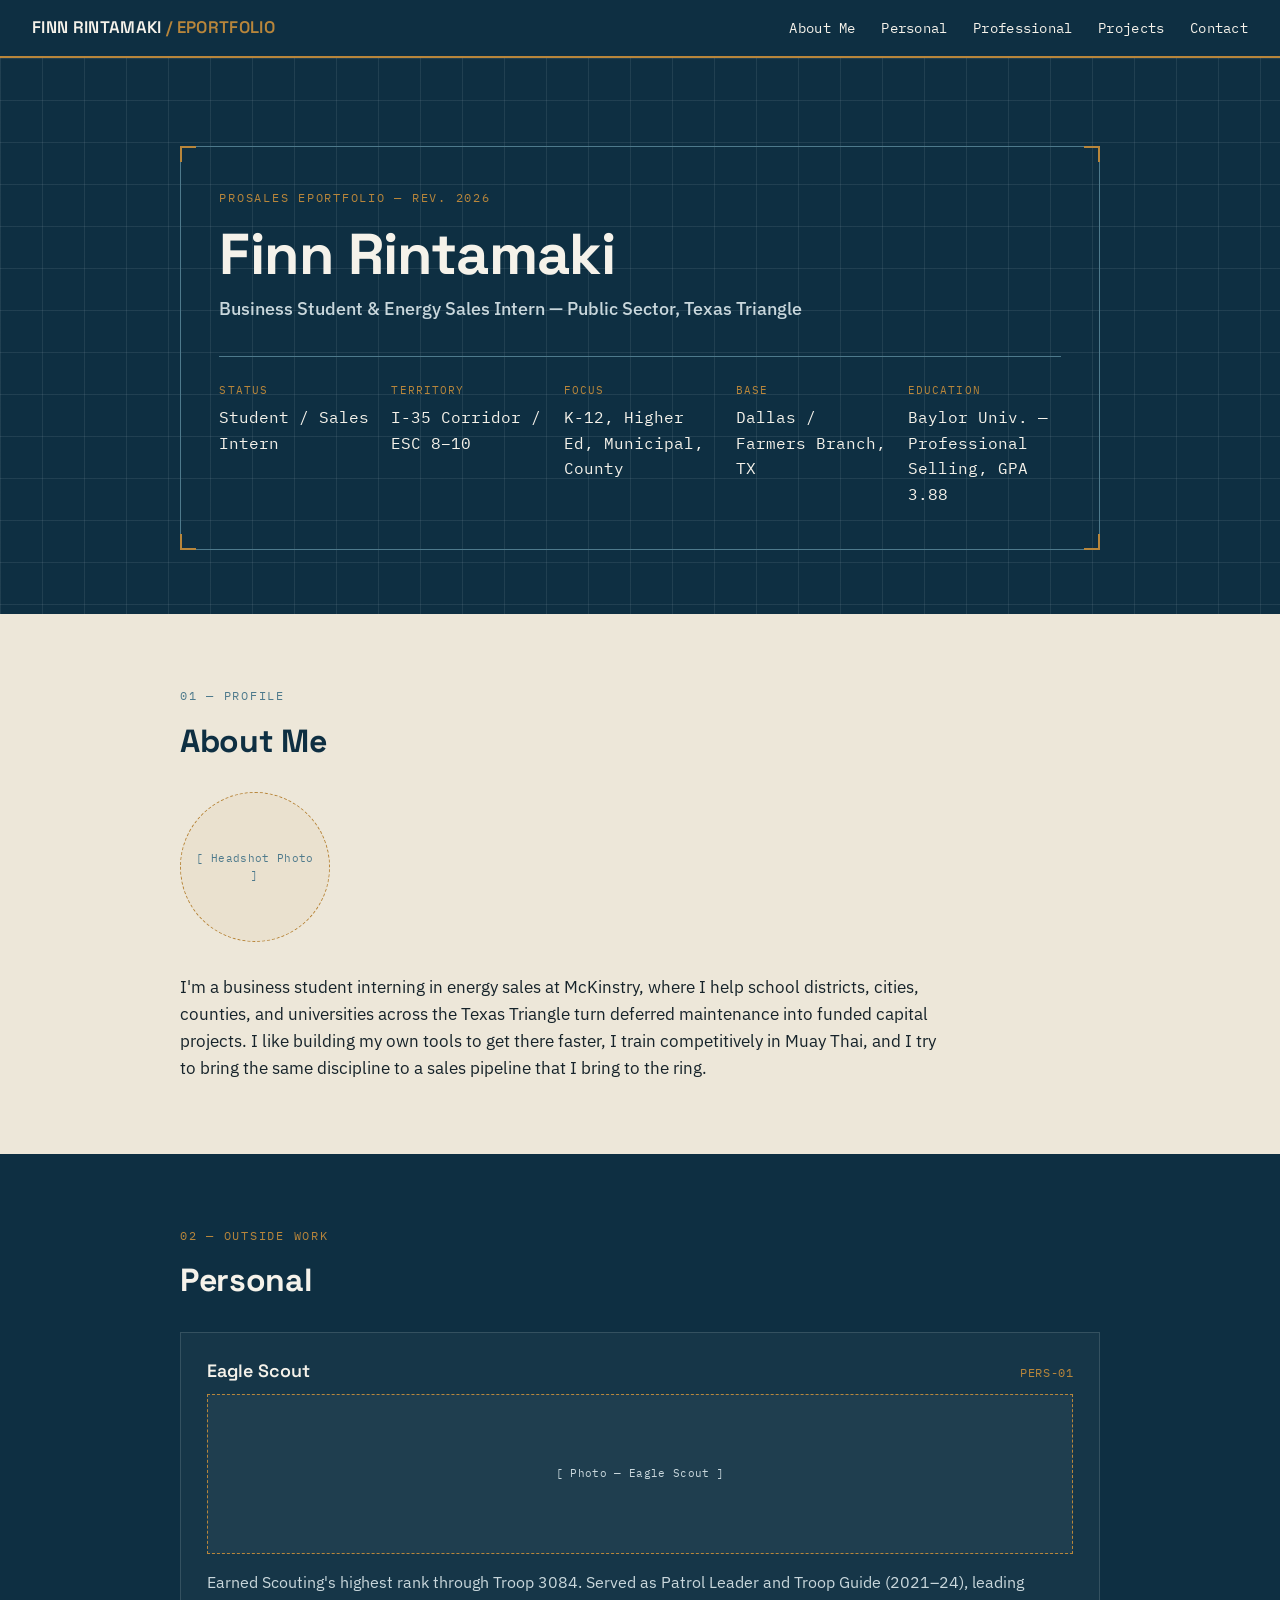
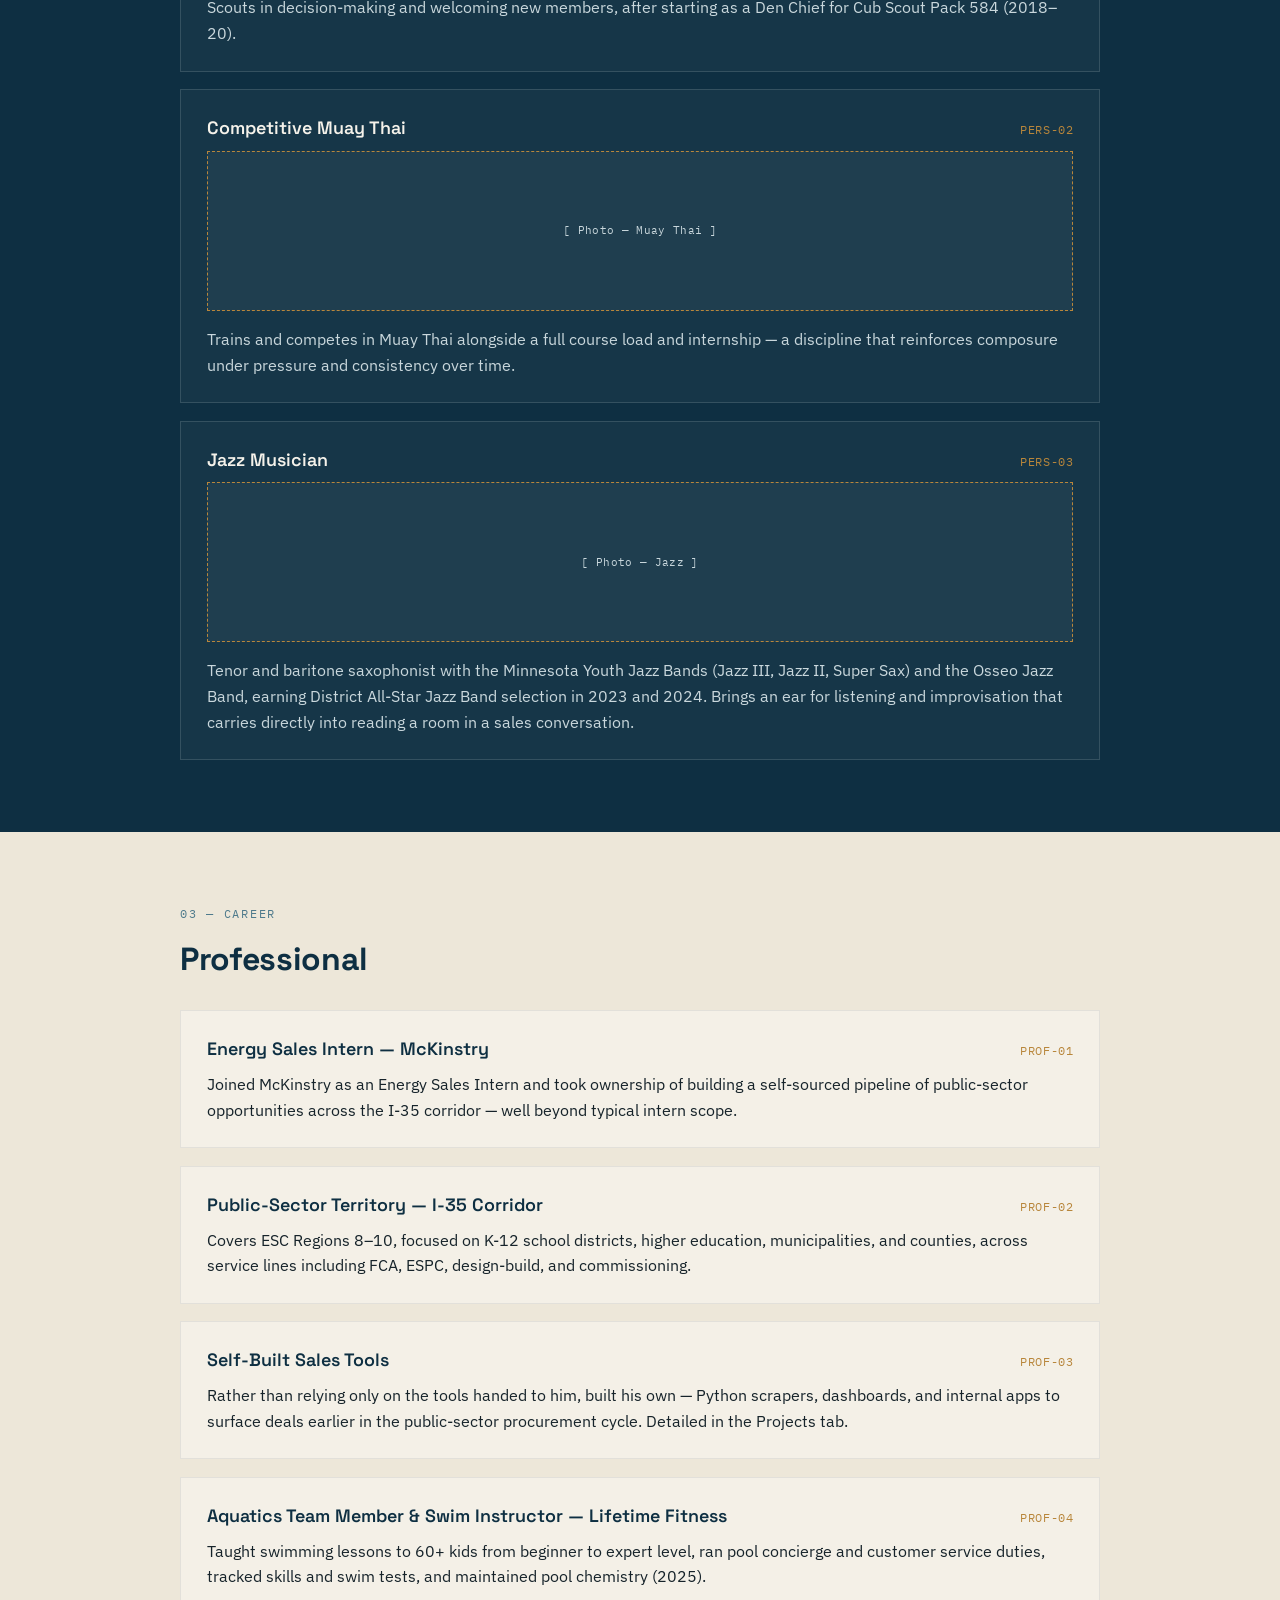
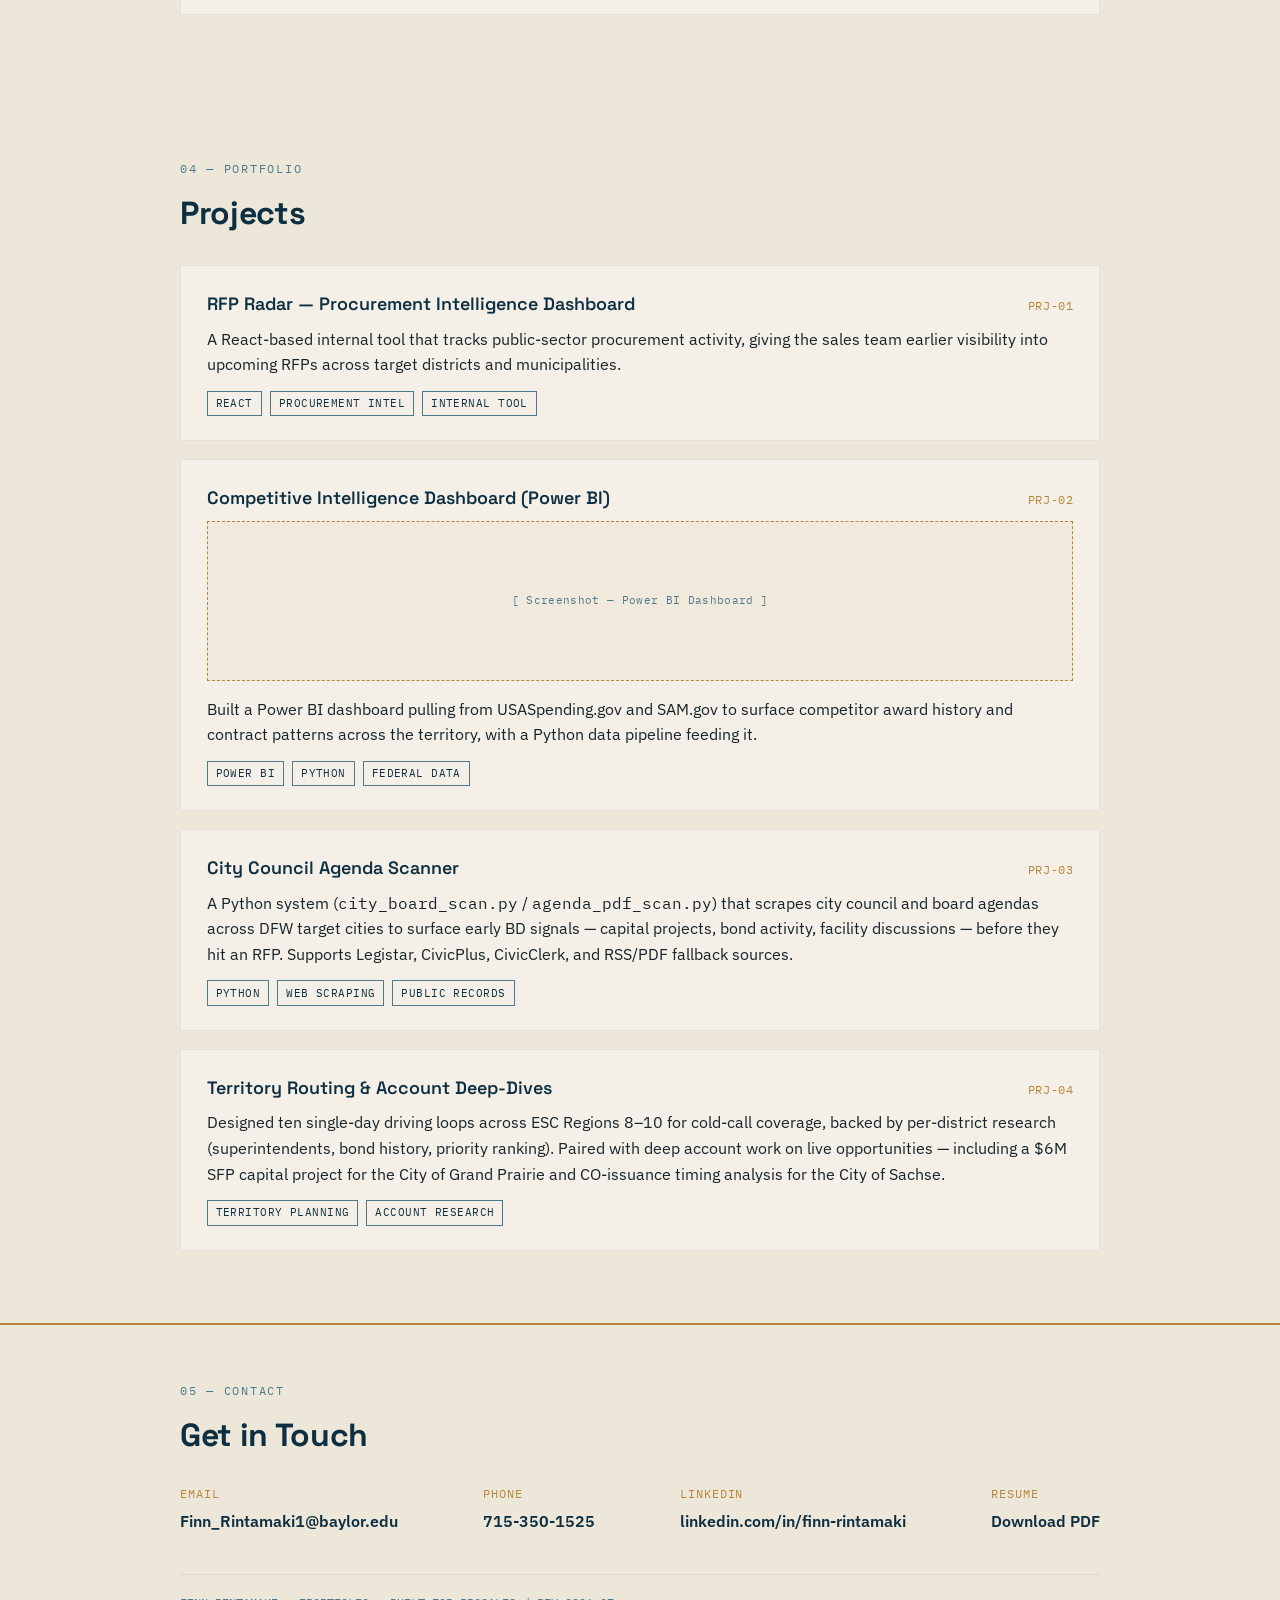
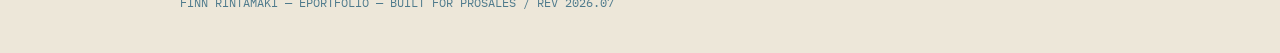
==== index.html @ 150a03e7 "Add files via upload" ====
<!DOCTYPE html>
<html lang="en">
<head>
<meta charset="UTF-8">
<meta name="viewport" content="width=device-width, initial-scale=1.0">
<title>Finn Rintamaki — ePortfolio</title>
<link rel="preconnect" href="https://fonts.googleapis.com">
<link href="https://fonts.googleapis.com/css2?family=Space+Grotesk:wght@400;500;600;700&family=IBM+Plex+Sans:wght@400;500;600&family=IBM+Plex+Mono:wght@400;500&display=swap" rel="stylesheet">
<style>
  :root{
    --ink:#0E2F42;
    --line:#4E7A8C;
    --paper:#EDE7D9;
    --brass:#B8863B;
    --chalk:#F5F2EA;
    --dark-text:#16232A;
    --line-faint: rgba(220,232,236,0.09);
    --paper-line-faint: rgba(14,47,66,0.08);
  }
  *{box-sizing:border-box; margin:0; padding:0;}
  html{scroll-behavior:smooth;}
  body{
    font-family:'IBM Plex Sans', sans-serif;
    background:var(--paper);
    color:var(--dark-text);
    line-height:1.6;
  }
  h1,h2,h3{font-family:'Space Grotesk', sans-serif; font-weight:700; letter-spacing:-0.01em;}
  .mono{font-family:'IBM Plex Mono', monospace;}

  /* ---------- NAV ---------- */
  nav{
    position:sticky; top:0; z-index:100;
    background:var(--ink);
    border-bottom:2px solid var(--brass);
    display:flex; align-items:center; justify-content:space-between;
    padding:0.9rem 2rem;
    flex-wrap:wrap; gap:0.8rem;
  }
  .nav-brand{
    color:var(--chalk); font-family:'Space Grotesk',sans-serif; font-weight:600;
    font-size:1.05rem; letter-spacing:0.02em; text-decoration:none;
  }
  .nav-brand span{color:var(--brass);}
  .nav-links{display:flex; align-items:center; gap:1.6rem; list-style:none; flex-wrap:wrap;}
  .nav-links a{
    color:var(--chalk); text-decoration:none; font-size:0.88rem;
    font-family:'IBM Plex Mono',monospace; letter-spacing:0.02em;
    padding:0.4rem 0; border-bottom:1px solid transparent; transition:border-color .2s, color .2s;
  }
  .nav-links a:hover{border-color:var(--brass); color:var(--brass);}

  /* ---------- HERO / TITLE BLOCK ---------- */
  .hero{
    position:relative; overflow:hidden;
    background:var(--ink); color:var(--chalk);
    padding:5.5rem 2rem 4rem;
    background-image:
      linear-gradient(var(--line-faint) 1px, transparent 1px),
      linear-gradient(90deg, var(--line-faint) 1px, transparent 1px);
    background-size: 42px 42px;
  }
  .hero-frame{
    max-width:920px; margin:0 auto; position:relative;
    border:1px solid var(--line); padding:2.6rem 2.4rem;
  }
  .corner{position:absolute; width:16px; height:16px; border-color:var(--brass);}
  .corner.tl{top:-1px; left:-1px; border-top:2px solid var(--brass); border-left:2px solid var(--brass);}
  .corner.tr{top:-1px; right:-1px; border-top:2px solid var(--brass); border-right:2px solid var(--brass);}
  .corner.bl{bottom:-1px; left:-1px; border-bottom:2px solid var(--brass); border-left:2px solid var(--brass);}
  .corner.br{bottom:-1px; right:-1px; border-bottom:2px solid var(--brass); border-right:2px solid var(--brass);}
  .eyebrow{
    font-family:'IBM Plex Mono',monospace; font-size:0.78rem; letter-spacing:0.14em;
    text-transform:uppercase; color:var(--brass); margin-bottom:1rem;
  }
  .hero h1{font-size:clamp(2.4rem, 5vw, 3.6rem); line-height:1.05; margin-bottom:0.6rem;}
  .hero .role{font-size:1.15rem; color:#C9D7DC; margin-bottom:2rem; font-weight:500;}
  .spec-strip{
    display:grid; grid-template-columns:repeat(auto-fit,minmax(150px,1fr));
    gap:1.2rem; border-top:1px solid var(--line); padding-top:1.6rem;
  }
  .spec-item .label{font-family:'IBM Plex Mono',monospace; font-size:0.7rem; letter-spacing:0.1em; text-transform:uppercase; color:var(--brass); display:block; margin-bottom:0.3rem;}
  .spec-item .value{font-size:0.98rem; color:var(--chalk);}

  /* ---------- SECTIONS ---------- */
  section{padding:4.5rem 2rem;}
  .section-inner{max-width:920px; margin:0 auto;}
  .section-tag{font-family:'IBM Plex Mono',monospace; font-size:0.78rem; letter-spacing:0.14em; text-transform:uppercase; color:var(--line); margin-bottom:0.6rem;}
  .section-title{font-size:2rem; margin-bottom:1.6rem; color:var(--ink);}

  /* about me - short */
  .about-copy p{font-size:1.05rem; max-width:760px;}
  .about-flex{display:flex; gap:2rem; align-items:flex-start; flex-wrap:wrap;}

  /* photo placeholders */
  .photo-slot{
    border:1.5px dashed var(--brass);
    background:rgba(184,134,59,0.06);
    display:flex; align-items:center; justify-content:center;
    font-family:'IBM Plex Mono',monospace; font-size:0.68rem; letter-spacing:0.03em;
    color:var(--line); text-align:center; padding:0.8rem; flex-shrink:0;
  }
  .photo-slot.headshot{width:150px; height:150px; border-radius:50%;}
  .photo-slot.card-photo{width:100%; height:160px; margin-bottom:1rem;}
  .dark-band .photo-slot{background:rgba(255,255,255,0.04); color:#C9D7DC;}

  /* cards */
  .card-list{display:flex; flex-direction:column; gap:1.1rem;}
  .card{
    border:1px solid var(--paper-line-faint); background:rgba(255,255,255,0.35);
    padding:1.5rem 1.6rem; position:relative;
  }
  .card:hover{border-color:var(--brass);}
  .card-head{display:flex; justify-content:space-between; align-items:baseline; gap:1rem; margin-bottom:0.5rem; flex-wrap:wrap;}
  .card-code{font-family:'IBM Plex Mono',monospace; font-size:0.75rem; color:var(--brass); letter-spacing:0.05em;}
  .card-title{font-family:'Space Grotesk',sans-serif; font-weight:600; font-size:1.12rem; color:var(--ink);}
  .card-tags{display:flex; gap:0.5rem; flex-wrap:wrap; margin-top:0.8rem;}
  .tag{font-family:'IBM Plex Mono',monospace; font-size:0.68rem; letter-spacing:0.04em; text-transform:uppercase; color:var(--ink); border:1px solid var(--line); padding:0.2rem 0.5rem;}

  /* dark band sections (Personal) */
  .dark-band{background:var(--ink); color:var(--chalk);}
  .dark-band .section-tag{color:var(--brass);}
  .dark-band .section-title{color:var(--chalk);}
  .dark-band .card{border-color:rgba(220,232,236,0.15); background:rgba(255,255,255,0.03);}
  .dark-band .card-title{color:var(--chalk);}
  .dark-band .card p{color:#C9D7DC;}
  .dark-band .tag{border-color:var(--line); color:#C9D7DC;}

  /* contact / footer */
  footer{background:var(--paper); border-top:2px solid var(--brass); padding:3.5rem 2rem 2.5rem;}
  .contact-grid{display:flex; flex-wrap:wrap; gap:2rem; justify-content:space-between; max-width:920px; margin:0 auto;}
  .contact-item .label{font-family:'IBM Plex Mono',monospace; font-size:0.72rem; letter-spacing:0.08em; text-transform:uppercase; color:var(--brass); display:block; margin-bottom:0.3rem;}
  .contact-item a{color:var(--ink); text-decoration:none; font-weight:600;}
  .contact-item a:hover{color:var(--brass);}
  .footer-note{max-width:920px; margin:2.5rem auto 0; font-family:'IBM Plex Mono',monospace; font-size:0.72rem; color:var(--line); border-top:1px solid var(--paper-line-faint); padding-top:1.2rem;}

  a.skip{position:absolute; left:-9999px;}
  a.skip:focus{left:1rem; top:1rem; background:var(--brass); color:var(--ink); padding:0.4rem 0.8rem; z-index:200;}
  *:focus-visible{outline:2px solid var(--brass); outline-offset:2px;}
  @media (prefers-reduced-motion: reduce){ html{scroll-behavior:auto;} }
</style>
</head>
<body>

<a class="skip" href="#main">Skip to content</a>

<nav>
  <a href="#top" class="nav-brand">FINN RINTAMAKI <span>/ EPORTFOLIO</span></a>
  <ul class="nav-links">
    <li><a href="#about-me">About Me</a></li>
    <li><a href="#personal">Personal</a></li>
    <li><a href="#professional">Professional</a></li>
    <li><a href="#projects">Projects</a></li>
    <li><a href="#contact">Contact</a></li>
  </ul>
</nav>

<main id="main">

  <header class="hero" id="top">
    <div class="hero-frame">
      <div class="corner tl"></div><div class="corner tr"></div>
      <div class="corner bl"></div><div class="corner br"></div>
      <div class="eyebrow">Prosales ePortfolio — Rev. 2026</div>
      <h1>Finn Rintamaki</h1>
      <p class="role">Business Student &amp; Energy Sales Intern — Public Sector, Texas Triangle</p>
      <div class="spec-strip">
        <div class="spec-item">
          <span class="label">Status</span>
          <span class="value mono">Student / Sales Intern</span>
        </div>
        <div class="spec-item">
          <span class="label">Territory</span>
          <span class="value mono">I-35 Corridor / ESC 8–10</span>
        </div>
        <div class="spec-item">
          <span class="label">Focus</span>
          <span class="value mono">K-12, Higher Ed, Municipal, County</span>
        </div>
        <div class="spec-item">
          <span class="label">Base</span>
          <span class="value mono">Dallas / Farmers Branch, TX</span>
        </div>
        <div class="spec-item">
          <span class="label">Education</span>
          <span class="value mono">Baylor Univ. — Professional Selling, GPA 3.88</span>
        </div>
      </div>
    </div>
  </header>

  <section id="about-me">
    <div class="section-inner">
      <div class="section-tag">01 — Profile</div>
      <h2 class="section-title">About Me</h2>
      <div class="about-flex">
        <div class="photo-slot headshot">[ Headshot Photo ]</div>
        <div class="about-copy">
          <p>I'm a business student interning in energy sales at McKinstry, where I help school districts, cities, counties, and universities across the Texas Triangle turn deferred maintenance into funded capital projects. I like building my own tools to get there faster, I train competitively in Muay Thai, and I try to bring the same discipline to a sales pipeline that I bring to the ring.</p>
        </div>
      </div>
    </div>
  </section>

  <section id="personal" class="dark-band">
    <div class="section-inner">
      <div class="section-tag">02 — Outside Work</div>
      <h2 class="section-title">Personal</h2>
      <div class="card-list">

        <div class="card">
          <div class="card-head">
            <span class="card-title">Eagle Scout</span>
            <span class="card-code">PERS-01</span>
          </div>
          <div class="photo-slot card-photo">[ Photo — Eagle Scout ]</div>
          <p>Earned Scouting's highest rank through Troop 3084. Served as Patrol Leader and Troop Guide (2021–24), leading Scouts in decision-making and welcoming new members, after starting as a Den Chief for Cub Scout Pack 584 (2018–20).</p>
        </div>

        <div class="card">
          <div class="card-head">
            <span class="card-title">Competitive Muay Thai</span>
            <span class="card-code">PERS-02</span>
          </div>
          <div class="photo-slot card-photo">[ Photo — Muay Thai ]</div>
          <p>Trains and competes in Muay Thai alongside a full course load and internship — a discipline that reinforces composure under pressure and consistency over time.</p>
        </div>

        <div class="card">
          <div class="card-head">
            <span class="card-title">Jazz Musician</span>
            <span class="card-code">PERS-03</span>
          </div>
          <div class="photo-slot card-photo">[ Photo — Jazz ]</div>
          <p>Tenor and baritone saxophonist with the Minnesota Youth Jazz Bands (Jazz III, Jazz II, Super Sax) and the Osseo Jazz Band, earning District All-Star Jazz Band selection in 2023 and 2024. Brings an ear for listening and improvisation that carries directly into reading a room in a sales conversation.</p>
        </div>

      </div>
    </div>
  </section>

  <section id="professional">
    <div class="section-inner">
      <div class="section-tag">03 — Career</div>
      <h2 class="section-title">Professional</h2>
      <div class="card-list">

        <div class="card">
          <div class="card-head">
            <span class="card-title">Energy Sales Intern — McKinstry</span>
            <span class="card-code">PROF-01</span>
          </div>
          <p>Joined McKinstry as an Energy Sales Intern and took ownership of building a self-sourced pipeline of public-sector opportunities across the I-35 corridor — well beyond typical intern scope.</p>
        </div>

        <div class="card">
          <div class="card-head">
            <span class="card-title">Public-Sector Territory — I-35 Corridor</span>
            <span class="card-code">PROF-02</span>
          </div>
          <p>Covers ESC Regions 8–10, focused on K-12 school districts, higher education, municipalities, and counties, across service lines including FCA, ESPC, design-build, and commissioning.</p>
        </div>

        <div class="card">
          <div class="card-head">
            <span class="card-title">Self-Built Sales Tools</span>
            <span class="card-code">PROF-03</span>
          </div>
          <p>Rather than relying only on the tools handed to him, built his own — Python scrapers, dashboards, and internal apps to surface deals earlier in the public-sector procurement cycle. Detailed in the Projects tab.</p>
        </div>

        <div class="card">
          <div class="card-head">
            <span class="card-title">Aquatics Team Member &amp; Swim Instructor — Lifetime Fitness</span>
            <span class="card-code">PROF-04</span>
          </div>
          <p>Taught swimming lessons to 60+ kids from beginner to expert level, ran pool concierge and customer service duties, tracked skills and swim tests, and maintained pool chemistry (2025).</p>
        </div>

      </div>
    </div>
  </section>

  <section id="projects">
    <div class="section-inner">
      <div class="section-tag">04 — Portfolio</div>
      <h2 class="section-title">Projects</h2>
      <div class="card-list">

        <div class="card">
          <div class="card-head">
            <span class="card-title">RFP Radar — Procurement Intelligence Dashboard</span>
            <span class="card-code">PRJ-01</span>
          </div>
          <p>A React-based internal tool that tracks public-sector procurement activity, giving the sales team earlier visibility into upcoming RFPs across target districts and municipalities.</p>
          <div class="card-tags"><span class="tag">React</span><span class="tag">Procurement Intel</span><span class="tag">Internal Tool</span></div>
        </div>

        <div class="card">
          <div class="card-head">
            <span class="card-title">Competitive Intelligence Dashboard (Power BI)</span>
            <span class="card-code">PRJ-02</span>
          </div>
          <div class="photo-slot card-photo">[ Screenshot — Power BI Dashboard ]</div>
          <p>Built a Power BI dashboard pulling from USASpending.gov and SAM.gov to surface competitor award history and contract patterns across the territory, with a Python data pipeline feeding it.</p>
          <div class="card-tags"><span class="tag">Power BI</span><span class="tag">Python</span><span class="tag">Federal Data</span></div>
        </div>

        <div class="card">
          <div class="card-head">
            <span class="card-title">City Council Agenda Scanner</span>
            <span class="card-code">PRJ-03</span>
          </div>
          <p>A Python system (<span class="mono">city_board_scan.py</span> / <span class="mono">agenda_pdf_scan.py</span>) that scrapes city council and board agendas across DFW target cities to surface early BD signals — capital projects, bond activity, facility discussions — before they hit an RFP. Supports Legistar, CivicPlus, CivicClerk, and RSS/PDF fallback sources.</p>
          <div class="card-tags"><span class="tag">Python</span><span class="tag">Web Scraping</span><span class="tag">Public Records</span></div>
        </div>

        <div class="card">
          <div class="card-head">
            <span class="card-title">Territory Routing &amp; Account Deep-Dives</span>
            <span class="card-code">PRJ-04</span>
          </div>
          <p>Designed ten single-day driving loops across ESC Regions 8–10 for cold-call coverage, backed by per-district research (superintendents, bond history, priority ranking). Paired with deep account work on live opportunities — including a $6M SFP capital project for the City of Grand Prairie and CO-issuance timing analysis for the City of Sachse.</p>
          <div class="card-tags"><span class="tag">Territory Planning</span><span class="tag">Account Research</span></div>
        </div>

      </div>
    </div>
  </section>

</main>

<footer id="contact">
  <div class="section-inner">
    <div class="section-tag">05 — Contact</div>
    <h2 class="section-title" style="margin-bottom:1.5rem;">Get in Touch</h2>
  </div>
  <div class="contact-grid">
    <div class="contact-item">
      <span class="label">Email</span>
      <a href="mailto:Finn_Rintamaki1@baylor.edu">Finn_Rintamaki1@baylor.edu</a>
    </div>
    <div class="contact-item">
      <span class="label">Phone</span>
      <a href="tel:+17153501525">715-350-1525</a>
    </div>
    <div class="contact-item">
      <span class="label">LinkedIn</span>
      <a href="https://www.linkedin.com/in/finn-rintamaki/" target="_blank" rel="noopener">linkedin.com/in/finn-rintamaki</a>
    </div>
    <div class="contact-item">
      <span class="label">Resume</span>
      <a href="Finn_Rintamaki_Resume.pdf" target="_blank" rel="noopener">Download PDF</a>
    </div>
  </div>
  <p class="footer-note">FINN RINTAMAKI — EPORTFOLIO — BUILT FOR PROSALES / REV 2026.07</p>
</footer>

</body>
</html>
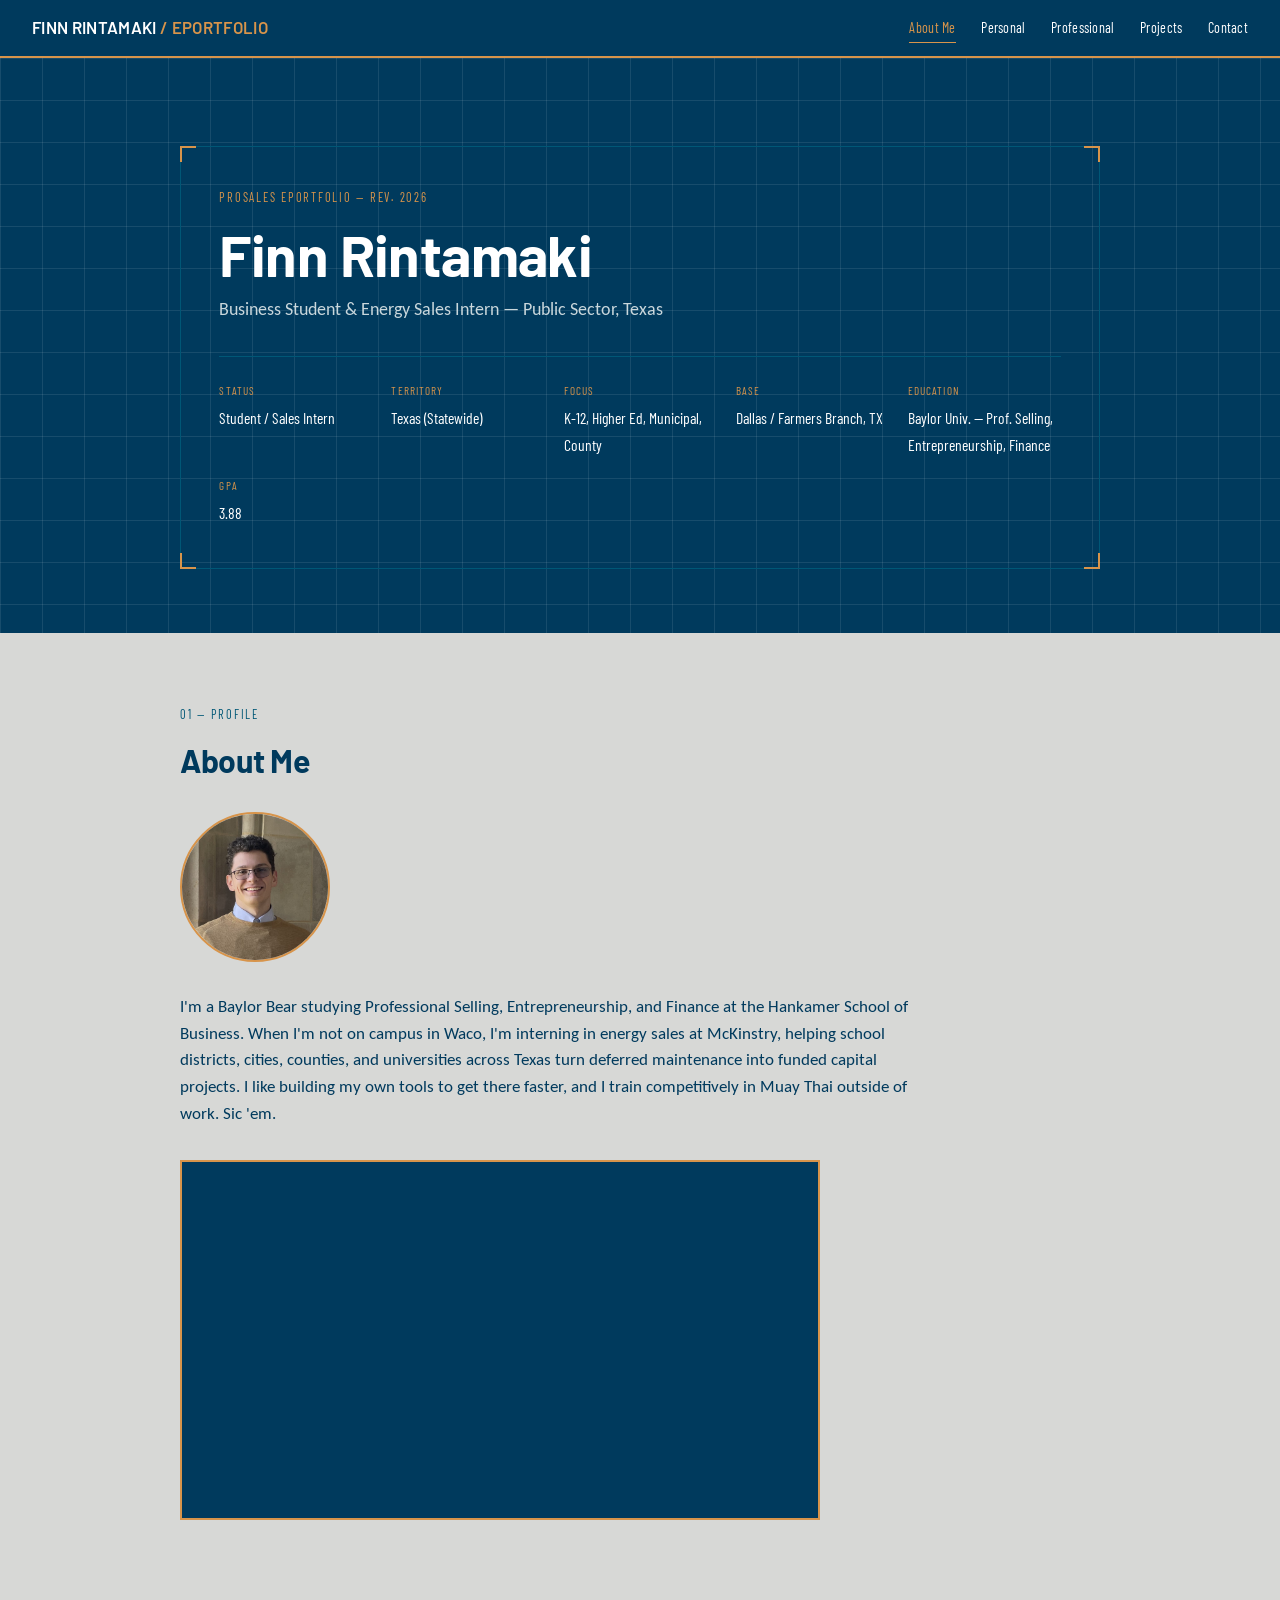
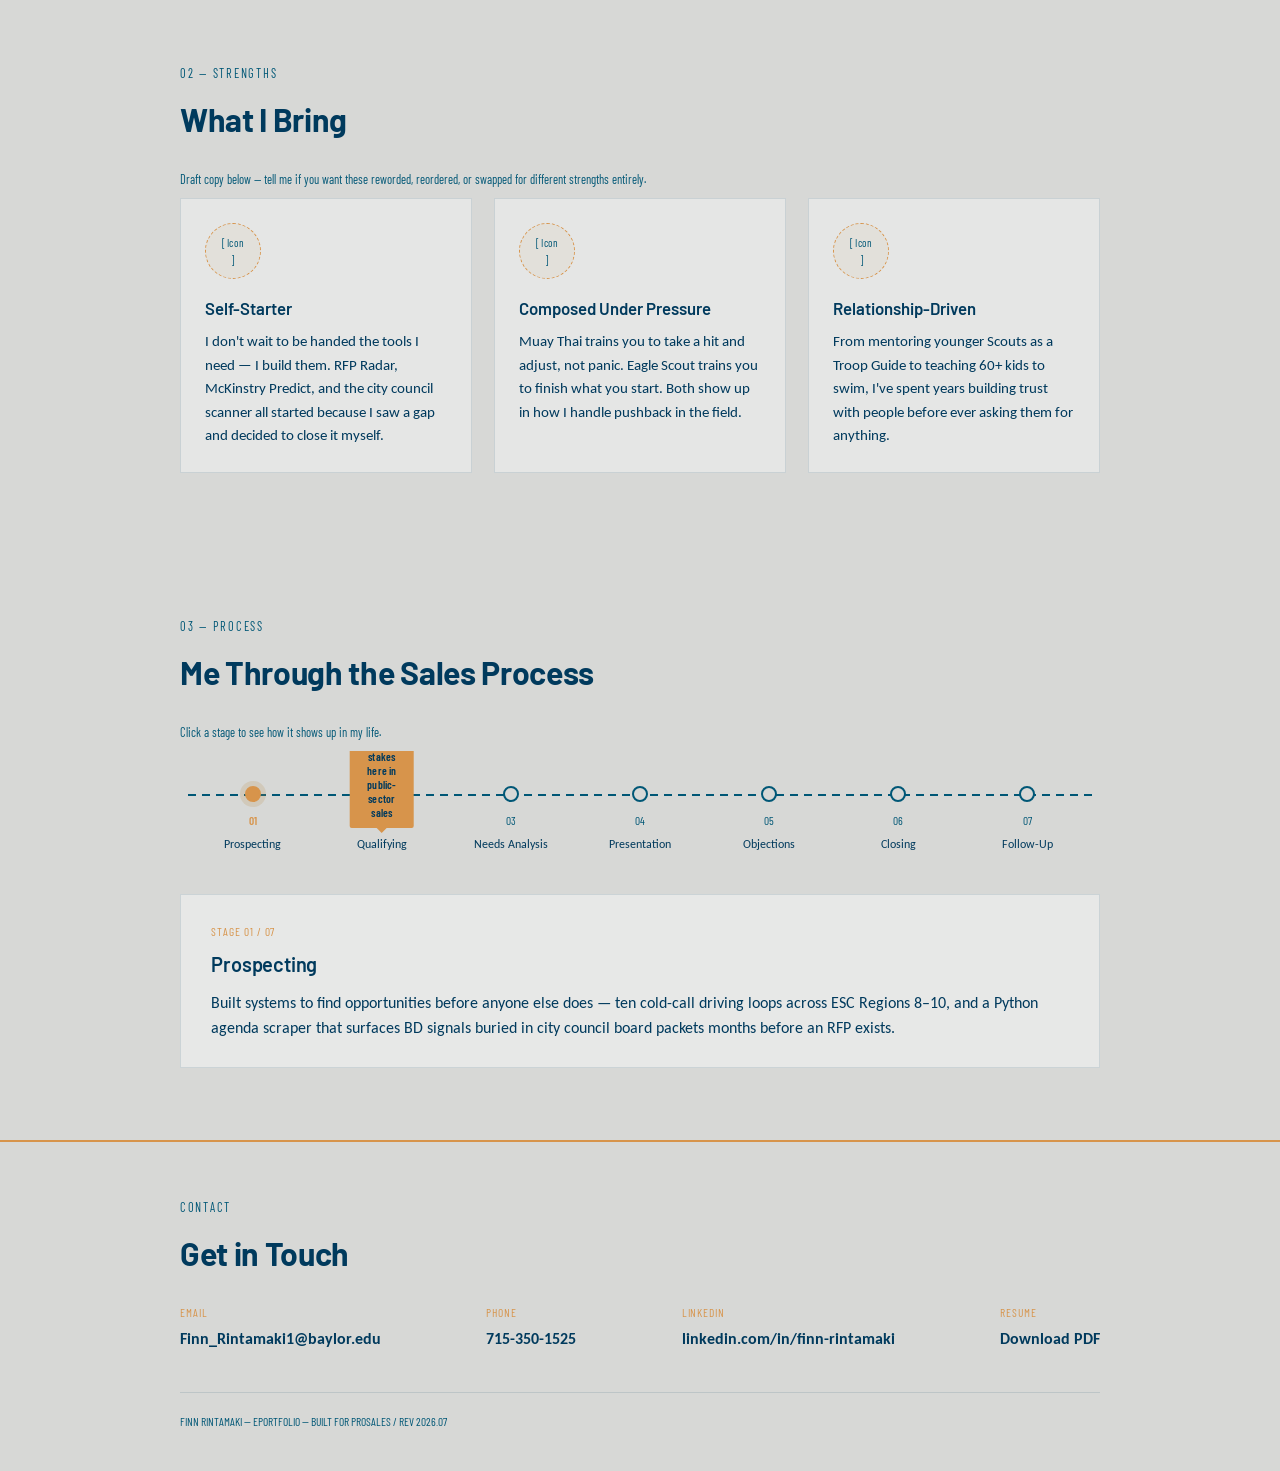
==== commit cfbf1dac: "Add files via upload" ====
--- a/index.html
+++ b/index.html
@@ -3,155 +3,23 @@
 <head>
 <meta charset="UTF-8">
 <meta name="viewport" content="width=device-width, initial-scale=1.0">
-<title>Finn Rintamaki — ePortfolio</title>
+<title>Finn Rintamaki — About Me</title>
 <link rel="preconnect" href="https://fonts.googleapis.com">
-<link href="https://fonts.googleapis.com/css2?family=Space+Grotesk:wght@400;500;600;700&family=IBM+Plex+Sans:wght@400;500;600&family=IBM+Plex+Mono:wght@400;500&display=swap" rel="stylesheet">
-<style>
-  :root{
-    --ink:#0E2F42;
-    --line:#4E7A8C;
-    --paper:#EDE7D9;
-    --brass:#B8863B;
-    --chalk:#F5F2EA;
-    --dark-text:#16232A;
-    --line-faint: rgba(220,232,236,0.09);
-    --paper-line-faint: rgba(14,47,66,0.08);
-  }
-  *{box-sizing:border-box; margin:0; padding:0;}
-  html{scroll-behavior:smooth;}
-  body{
-    font-family:'IBM Plex Sans', sans-serif;
-    background:var(--paper);
-    color:var(--dark-text);
-    line-height:1.6;
-  }
-  h1,h2,h3{font-family:'Space Grotesk', sans-serif; font-weight:700; letter-spacing:-0.01em;}
-  .mono{font-family:'IBM Plex Mono', monospace;}
-
-  /* ---------- NAV ---------- */
-  nav{
-    position:sticky; top:0; z-index:100;
-    background:var(--ink);
-    border-bottom:2px solid var(--brass);
-    display:flex; align-items:center; justify-content:space-between;
-    padding:0.9rem 2rem;
-    flex-wrap:wrap; gap:0.8rem;
-  }
-  .nav-brand{
-    color:var(--chalk); font-family:'Space Grotesk',sans-serif; font-weight:600;
-    font-size:1.05rem; letter-spacing:0.02em; text-decoration:none;
-  }
-  .nav-brand span{color:var(--brass);}
-  .nav-links{display:flex; align-items:center; gap:1.6rem; list-style:none; flex-wrap:wrap;}
-  .nav-links a{
-    color:var(--chalk); text-decoration:none; font-size:0.88rem;
-    font-family:'IBM Plex Mono',monospace; letter-spacing:0.02em;
-    padding:0.4rem 0; border-bottom:1px solid transparent; transition:border-color .2s, color .2s;
-  }
-  .nav-links a:hover{border-color:var(--brass); color:var(--brass);}
-
-  /* ---------- HERO / TITLE BLOCK ---------- */
-  .hero{
-    position:relative; overflow:hidden;
-    background:var(--ink); color:var(--chalk);
-    padding:5.5rem 2rem 4rem;
-    background-image:
-      linear-gradient(var(--line-faint) 1px, transparent 1px),
-      linear-gradient(90deg, var(--line-faint) 1px, transparent 1px);
-    background-size: 42px 42px;
-  }
-  .hero-frame{
-    max-width:920px; margin:0 auto; position:relative;
-    border:1px solid var(--line); padding:2.6rem 2.4rem;
-  }
-  .corner{position:absolute; width:16px; height:16px; border-color:var(--brass);}
-  .corner.tl{top:-1px; left:-1px; border-top:2px solid var(--brass); border-left:2px solid var(--brass);}
-  .corner.tr{top:-1px; right:-1px; border-top:2px solid var(--brass); border-right:2px solid var(--brass);}
-  .corner.bl{bottom:-1px; left:-1px; border-bottom:2px solid var(--brass); border-left:2px solid var(--brass);}
-  .corner.br{bottom:-1px; right:-1px; border-bottom:2px solid var(--brass); border-right:2px solid var(--brass);}
-  .eyebrow{
-    font-family:'IBM Plex Mono',monospace; font-size:0.78rem; letter-spacing:0.14em;
-    text-transform:uppercase; color:var(--brass); margin-bottom:1rem;
-  }
-  .hero h1{font-size:clamp(2.4rem, 5vw, 3.6rem); line-height:1.05; margin-bottom:0.6rem;}
-  .hero .role{font-size:1.15rem; color:#C9D7DC; margin-bottom:2rem; font-weight:500;}
-  .spec-strip{
-    display:grid; grid-template-columns:repeat(auto-fit,minmax(150px,1fr));
-    gap:1.2rem; border-top:1px solid var(--line); padding-top:1.6rem;
-  }
-  .spec-item .label{font-family:'IBM Plex Mono',monospace; font-size:0.7rem; letter-spacing:0.1em; text-transform:uppercase; color:var(--brass); display:block; margin-bottom:0.3rem;}
-  .spec-item .value{font-size:0.98rem; color:var(--chalk);}
-
-  /* ---------- SECTIONS ---------- */
-  section{padding:4.5rem 2rem;}
-  .section-inner{max-width:920px; margin:0 auto;}
-  .section-tag{font-family:'IBM Plex Mono',monospace; font-size:0.78rem; letter-spacing:0.14em; text-transform:uppercase; color:var(--line); margin-bottom:0.6rem;}
-  .section-title{font-size:2rem; margin-bottom:1.6rem; color:var(--ink);}
-
-  /* about me - short */
-  .about-copy p{font-size:1.05rem; max-width:760px;}
-  .about-flex{display:flex; gap:2rem; align-items:flex-start; flex-wrap:wrap;}
-
-  /* photo placeholders */
-  .photo-slot{
-    border:1.5px dashed var(--brass);
-    background:rgba(184,134,59,0.06);
-    display:flex; align-items:center; justify-content:center;
-    font-family:'IBM Plex Mono',monospace; font-size:0.68rem; letter-spacing:0.03em;
-    color:var(--line); text-align:center; padding:0.8rem; flex-shrink:0;
-  }
-  .photo-slot.headshot{width:150px; height:150px; border-radius:50%;}
-  .photo-slot.card-photo{width:100%; height:160px; margin-bottom:1rem;}
-  .dark-band .photo-slot{background:rgba(255,255,255,0.04); color:#C9D7DC;}
-
-  /* cards */
-  .card-list{display:flex; flex-direction:column; gap:1.1rem;}
-  .card{
-    border:1px solid var(--paper-line-faint); background:rgba(255,255,255,0.35);
-    padding:1.5rem 1.6rem; position:relative;
-  }
-  .card:hover{border-color:var(--brass);}
-  .card-head{display:flex; justify-content:space-between; align-items:baseline; gap:1rem; margin-bottom:0.5rem; flex-wrap:wrap;}
-  .card-code{font-family:'IBM Plex Mono',monospace; font-size:0.75rem; color:var(--brass); letter-spacing:0.05em;}
-  .card-title{font-family:'Space Grotesk',sans-serif; font-weight:600; font-size:1.12rem; color:var(--ink);}
-  .card-tags{display:flex; gap:0.5rem; flex-wrap:wrap; margin-top:0.8rem;}
-  .tag{font-family:'IBM Plex Mono',monospace; font-size:0.68rem; letter-spacing:0.04em; text-transform:uppercase; color:var(--ink); border:1px solid var(--line); padding:0.2rem 0.5rem;}
-
-  /* dark band sections (Personal) */
-  .dark-band{background:var(--ink); color:var(--chalk);}
-  .dark-band .section-tag{color:var(--brass);}
-  .dark-band .section-title{color:var(--chalk);}
-  .dark-band .card{border-color:rgba(220,232,236,0.15); background:rgba(255,255,255,0.03);}
-  .dark-band .card-title{color:var(--chalk);}
-  .dark-band .card p{color:#C9D7DC;}
-  .dark-band .tag{border-color:var(--line); color:#C9D7DC;}
-
-  /* contact / footer */
-  footer{background:var(--paper); border-top:2px solid var(--brass); padding:3.5rem 2rem 2.5rem;}
-  .contact-grid{display:flex; flex-wrap:wrap; gap:2rem; justify-content:space-between; max-width:920px; margin:0 auto;}
-  .contact-item .label{font-family:'IBM Plex Mono',monospace; font-size:0.72rem; letter-spacing:0.08em; text-transform:uppercase; color:var(--brass); display:block; margin-bottom:0.3rem;}
-  .contact-item a{color:var(--ink); text-decoration:none; font-weight:600;}
-  .contact-item a:hover{color:var(--brass);}
-  .footer-note{max-width:920px; margin:2.5rem auto 0; font-family:'IBM Plex Mono',monospace; font-size:0.72rem; color:var(--line); border-top:1px solid var(--paper-line-faint); padding-top:1.2rem;}
-
-  a.skip{position:absolute; left:-9999px;}
-  a.skip:focus{left:1rem; top:1rem; background:var(--brass); color:var(--ink); padding:0.4rem 0.8rem; z-index:200;}
-  *:focus-visible{outline:2px solid var(--brass); outline-offset:2px;}
-  @media (prefers-reduced-motion: reduce){ html{scroll-behavior:auto;} }
-</style>
+<link href="https://fonts.googleapis.com/css2?family=Barlow:wght@400;500;600;700&family=Barlow+Condensed:wght@500;600&family=Carlito:wght@400;700&display=swap" rel="stylesheet">
+<link rel="stylesheet" href="styles.css">
 </head>
 <body>
 
 <a class="skip" href="#main">Skip to content</a>
 
 <nav>
-  <a href="#top" class="nav-brand">FINN RINTAMAKI <span>/ EPORTFOLIO</span></a>
+  <a href="index.html" class="nav-brand">FINN RINTAMAKI <span>/ EPORTFOLIO</span></a>
   <ul class="nav-links">
-    <li><a href="#about-me">About Me</a></li>
-    <li><a href="#personal">Personal</a></li>
-    <li><a href="#professional">Professional</a></li>
-    <li><a href="#projects">Projects</a></li>
-    <li><a href="#contact">Contact</a></li>
+    <li><a href="index.html" class="active">About Me</a></li>
+    <li><a href="personal.html">Personal</a></li>
+    <li><a href="professional.html">Professional</a></li>
+    <li><a href="projects.html">Projects</a></li>
+    <li><a href="contact.html">Contact</a></li>
   </ul>
 </nav>
 
@@ -163,7 +31,7 @@
       <div class="corner bl"></div><div class="corner br"></div>
       <div class="eyebrow">Prosales ePortfolio — Rev. 2026</div>
       <h1>Finn Rintamaki</h1>
-      <p class="role">Business Student &amp; Energy Sales Intern — Public Sector, Texas Triangle</p>
+      <p class="role">Business Student &amp; Energy Sales Intern — Public Sector, Texas</p>
       <div class="spec-strip">
         <div class="spec-item">
           <span class="label">Status</span>
@@ -171,7 +39,7 @@
         </div>
         <div class="spec-item">
           <span class="label">Territory</span>
-          <span class="value mono">I-35 Corridor / ESC 8–10</span>
+          <span class="value mono">Texas (Statewide)</span>
         </div>
         <div class="spec-item">
           <span class="label">Focus</span>
@@ -183,7 +51,11 @@
         </div>
         <div class="spec-item">
           <span class="label">Education</span>
-          <span class="value mono">Baylor Univ. — Professional Selling, GPA 3.88</span>
+          <span class="value mono">Baylor Univ. — Prof. Selling, Entrepreneurship, Finance</span>
+        </div>
+        <div class="spec-item">
+          <span class="label">GPA</span>
+          <span class="value mono">3.88</span>
         </div>
       </div>
     </div>
@@ -193,137 +65,102 @@
     <div class="section-inner">
       <div class="section-tag">01 — Profile</div>
       <h2 class="section-title">About Me</h2>
-      <div class="about-flex">
-        <div class="photo-slot headshot">[ Headshot Photo ]</div>
+      <div class="about-flex reveal">
+        <img class="photo-slot headshot" src="headshot.jpg" alt="Finn Rintamaki headshot" style="object-fit:cover; border:2px solid var(--brass); padding:0; background:none;">
         <div class="about-copy">
-          <p>I'm a business student interning in energy sales at McKinstry, where I help school districts, cities, counties, and universities across the Texas Triangle turn deferred maintenance into funded capital projects. I like building my own tools to get there faster, I train competitively in Muay Thai, and I try to bring the same discipline to a sales pipeline that I bring to the ring.</p>
+          <p>I'm a Baylor Bear studying Professional Selling, Entrepreneurship, and Finance at the Hankamer School of Business. When I'm not on campus in Waco, I'm interning in energy sales at McKinstry, helping school districts, cities, counties, and universities across Texas turn deferred maintenance into funded capital projects. I like building my own tools to get there faster, and I train competitively in Muay Thai outside of work. Sic 'em.</p>
         </div>
+      </div>
+
+      <!-- VIDEO SLOT: once you have your YouTube "Unlisted" link, replace VIDEO_ID_HERE below with the ID from the URL (youtube.com/watch?v=THIS_PART) -->
+      <div class="video-frame">
+        <iframe
+          src="https://www.youtube.com/embed/VIDEO_ID_HERE"
+          title="Finn Rintamaki — 60 Second Intro"
+          frameborder="0"
+          allow="accelerometer; autoplay; clipboard-write; encrypted-media; gyroscope; picture-in-picture"
+          allowfullscreen>
+        </iframe>
       </div>
     </div>
   </section>
 
-  <section id="personal" class="dark-band">
+  <section id="strengths">
     <div class="section-inner">
-      <div class="section-tag">02 — Outside Work</div>
-      <h2 class="section-title">Personal</h2>
-      <div class="card-list">
+      <div class="section-tag">02 — Strengths</div>
+      <h2 class="section-title">What I Bring</h2>
+      <p class="journey-hint">Draft copy below — tell me if you want these reworded, reordered, or swapped for different strengths entirely.</p>
+      <div class="strength-grid reveal">
 
-        <div class="card">
-          <div class="card-head">
-            <span class="card-title">Eagle Scout</span>
-            <span class="card-code">PERS-01</span>
-          </div>
-          <div class="photo-slot card-photo">[ Photo — Eagle Scout ]</div>
-          <p>Earned Scouting's highest rank through Troop 3084. Served as Patrol Leader and Troop Guide (2021–24), leading Scouts in decision-making and welcoming new members, after starting as a Den Chief for Cub Scout Pack 584 (2018–20).</p>
+        <div class="strength-card">
+          <div class="photo-slot strength-icon">[ Icon ]</div>
+          <div class="strength-title">Self-Starter</div>
+          <p class="strength-text">I don't wait to be handed the tools I need — I build them. RFP Radar, McKinstry Predict, and the city council scanner all started because I saw a gap and decided to close it myself.</p>
         </div>
 
-        <div class="card">
-          <div class="card-head">
-            <span class="card-title">Competitive Muay Thai</span>
-            <span class="card-code">PERS-02</span>
-          </div>
-          <div class="photo-slot card-photo">[ Photo — Muay Thai ]</div>
-          <p>Trains and competes in Muay Thai alongside a full course load and internship — a discipline that reinforces composure under pressure and consistency over time.</p>
+        <div class="strength-card">
+          <div class="photo-slot strength-icon">[ Icon ]</div>
+          <div class="strength-title">Composed Under Pressure</div>
+          <p class="strength-text">Muay Thai trains you to take a hit and adjust, not panic. Eagle Scout trains you to finish what you start. Both show up in how I handle pushback in the field.</p>
         </div>
 
-        <div class="card">
-          <div class="card-head">
-            <span class="card-title">Jazz Musician</span>
-            <span class="card-code">PERS-03</span>
-          </div>
-          <div class="photo-slot card-photo">[ Photo — Jazz ]</div>
-          <p>Tenor and baritone saxophonist with the Minnesota Youth Jazz Bands (Jazz III, Jazz II, Super Sax) and the Osseo Jazz Band, earning District All-Star Jazz Band selection in 2023 and 2024. Brings an ear for listening and improvisation that carries directly into reading a room in a sales conversation.</p>
+        <div class="strength-card">
+          <div class="photo-slot strength-icon">[ Icon ]</div>
+          <div class="strength-title">Relationship-Driven</div>
+          <p class="strength-text">From mentoring younger Scouts as a Troop Guide to teaching 60+ kids to swim, I've spent years building trust with people before ever asking them for anything.</p>
         </div>
 
       </div>
     </div>
   </section>
 
-  <section id="professional">
+  <section id="journey">
     <div class="section-inner">
-      <div class="section-tag">03 — Career</div>
-      <h2 class="section-title">Professional</h2>
-      <div class="card-list">
-
-        <div class="card">
-          <div class="card-head">
-            <span class="card-title">Energy Sales Intern — McKinstry</span>
-            <span class="card-code">PROF-01</span>
-          </div>
-          <p>Joined McKinstry as an Energy Sales Intern and took ownership of building a self-sourced pipeline of public-sector opportunities across the I-35 corridor — well beyond typical intern scope.</p>
-        </div>
-
-        <div class="card">
-          <div class="card-head">
-            <span class="card-title">Public-Sector Territory — I-35 Corridor</span>
-            <span class="card-code">PROF-02</span>
-          </div>
-          <p>Covers ESC Regions 8–10, focused on K-12 school districts, higher education, municipalities, and counties, across service lines including FCA, ESPC, design-build, and commissioning.</p>
-        </div>
-
-        <div class="card">
-          <div class="card-head">
-            <span class="card-title">Self-Built Sales Tools</span>
-            <span class="card-code">PROF-03</span>
-          </div>
-          <p>Rather than relying only on the tools handed to him, built his own — Python scrapers, dashboards, and internal apps to surface deals earlier in the public-sector procurement cycle. Detailed in the Projects tab.</p>
-        </div>
-
-        <div class="card">
-          <div class="card-head">
-            <span class="card-title">Aquatics Team Member &amp; Swim Instructor — Lifetime Fitness</span>
-            <span class="card-code">PROF-04</span>
-          </div>
-          <p>Taught swimming lessons to 60+ kids from beginner to expert level, ran pool concierge and customer service duties, tracked skills and swim tests, and maintained pool chemistry (2025).</p>
-        </div>
-
+      <div class="section-tag">03 — Process</div>
+      <h2 class="section-title">Me Through the Sales Process</h2>
+      <p class="journey-hint">Click a stage to see how it shows up in my life.</p>
+      <div class="route-track reveal" role="list">
+        <button class="route-stop active" data-stage="01" data-title="Prospecting" data-desc="Built systems to find opportunities before anyone else does — ten cold-call driving loops across ESC Regions 8–10, and a Python agenda scraper that surfaces BD signals buried in city council board packets months before an RFP exists." aria-pressed="true">
+          <span class="stop-dot"></span>
+          <span class="stop-year mono">01</span>
+          <span class="stop-label">Prospecting</span>
+        </button>
+        <button class="route-stop" data-stage="02" data-title="Qualifying" data-desc="Learned to tell a real opportunity from a maybe — researching CO issuance timing, capital allocation, and HVAC condition before committing real time, the same way I sized up a $6M capital project in Grand Prairie against dozens of smaller leads." aria-pressed="false">
+          <span class="stage-callout">Higher stakes here in public-sector sales</span>
+          <span class="stop-dot"></span>
+          <span class="stop-year mono">02</span>
+          <span class="stop-label">Qualifying</span>
+        </button>
+        <button class="route-stop" data-stage="03" data-title="Needs Analysis" data-desc="Jazz taught me to listen before I play. Teaching 60+ kids to swim taught me to assess where each one actually was before deciding what came next — both are just discovery by another name." aria-pressed="false">
+          <span class="stop-dot"></span>
+          <span class="stop-year mono">03</span>
+          <span class="stop-label">Needs Analysis</span>
+        </button>
+        <button class="route-stop" data-stage="04" data-title="Presentation" data-desc="Standing in front of people and delivering something they need to follow isn't new — Drum Major in front of a full marching band, and a formatted business case deck built for Blum ISD's school board comparing financing options." aria-pressed="false">
+          <span class="stop-dot"></span>
+          <span class="stop-year mono">04</span>
+          <span class="stop-label">Presentation</span>
+        </button>
+        <button class="route-stop" data-stage="05" data-title="Handling Objections" data-desc="Muay Thai trains you to take a hit, stay composed, and adjust — not panic. The same instinct applies to navigating incumbent vendors and procurement pushback in the field." aria-pressed="false">
+          <span class="stop-dot"></span>
+          <span class="stop-year mono">05</span>
+          <span class="stop-label">Objections</span>
+        </button>
+        <button class="route-stop" data-stage="06" data-title="Closing" data-desc="Eagle Scout doesn't happen by accident — it takes finishing a long project all the way through, past the point most people would stop. That same follow-through is what closing actually requires." aria-pressed="false">
+          <span class="stop-dot"></span>
+          <span class="stop-year mono">06</span>
+          <span class="stop-label">Closing</span>
+        </button>
+        <button class="route-stop" data-stage="07" data-title="Follow-Up" data-desc="Relationship-driven service doesn't end at the signature — it's the same habit that had me mentoring younger Scouts as a Troop Guide and staying involved in international service work long after the initial commitment ended." aria-pressed="false">
+          <span class="stop-dot"></span>
+          <span class="stop-year mono">07</span>
+          <span class="stop-label">Follow-Up</span>
+        </button>
       </div>
-    </div>
-  </section>
-
-  <section id="projects">
-    <div class="section-inner">
-      <div class="section-tag">04 — Portfolio</div>
-      <h2 class="section-title">Projects</h2>
-      <div class="card-list">
-
-        <div class="card">
-          <div class="card-head">
-            <span class="card-title">RFP Radar — Procurement Intelligence Dashboard</span>
-            <span class="card-code">PRJ-01</span>
-          </div>
-          <p>A React-based internal tool that tracks public-sector procurement activity, giving the sales team earlier visibility into upcoming RFPs across target districts and municipalities.</p>
-          <div class="card-tags"><span class="tag">React</span><span class="tag">Procurement Intel</span><span class="tag">Internal Tool</span></div>
-        </div>
-
-        <div class="card">
-          <div class="card-head">
-            <span class="card-title">Competitive Intelligence Dashboard (Power BI)</span>
-            <span class="card-code">PRJ-02</span>
-          </div>
-          <div class="photo-slot card-photo">[ Screenshot — Power BI Dashboard ]</div>
-          <p>Built a Power BI dashboard pulling from USASpending.gov and SAM.gov to surface competitor award history and contract patterns across the territory, with a Python data pipeline feeding it.</p>
-          <div class="card-tags"><span class="tag">Power BI</span><span class="tag">Python</span><span class="tag">Federal Data</span></div>
-        </div>
-
-        <div class="card">
-          <div class="card-head">
-            <span class="card-title">City Council Agenda Scanner</span>
-            <span class="card-code">PRJ-03</span>
-          </div>
-          <p>A Python system (<span class="mono">city_board_scan.py</span> / <span class="mono">agenda_pdf_scan.py</span>) that scrapes city council and board agendas across DFW target cities to surface early BD signals — capital projects, bond activity, facility discussions — before they hit an RFP. Supports Legistar, CivicPlus, CivicClerk, and RSS/PDF fallback sources.</p>
-          <div class="card-tags"><span class="tag">Python</span><span class="tag">Web Scraping</span><span class="tag">Public Records</span></div>
-        </div>
-
-        <div class="card">
-          <div class="card-head">
-            <span class="card-title">Territory Routing &amp; Account Deep-Dives</span>
-            <span class="card-code">PRJ-04</span>
-          </div>
-          <p>Designed ten single-day driving loops across ESC Regions 8–10 for cold-call coverage, backed by per-district research (superintendents, bond history, priority ranking). Paired with deep account work on live opportunities — including a $6M SFP capital project for the City of Grand Prairie and CO-issuance timing analysis for the City of Sachse.</p>
-          <div class="card-tags"><span class="tag">Territory Planning</span><span class="tag">Account Research</span></div>
-        </div>
-
+      <div class="route-readout" id="journeyReadout">
+        <span class="readout-label mono" id="readoutMeta">STAGE 01 / 07</span>
+        <h3 class="readout-title" id="readoutTitle">Prospecting</h3>
+        <p class="readout-desc" id="readoutDesc">Built systems to find opportunities before anyone else does — ten cold-call driving loops across ESC Regions 8–10, and a Python agenda scraper that surfaces BD signals buried in city council board packets months before an RFP exists.</p>
       </div>
     </div>
   </section>
@@ -332,10 +169,10 @@
 
 <footer id="contact">
   <div class="section-inner">
-    <div class="section-tag">05 — Contact</div>
+    <div class="section-tag">Contact</div>
     <h2 class="section-title" style="margin-bottom:1.5rem;">Get in Touch</h2>
   </div>
-  <div class="contact-grid">
+  <div class="contact-grid reveal">
     <div class="contact-item">
       <span class="label">Email</span>
       <a href="mailto:Finn_Rintamaki1@baylor.edu">Finn_Rintamaki1@baylor.edu</a>
@@ -356,5 +193,6 @@
   <p class="footer-note">FINN RINTAMAKI — EPORTFOLIO — BUILT FOR PROSALES / REV 2026.07</p>
 </footer>
 
+<script src="script.js"></script>
 </body>
 </html>
--- a/styles.css
+++ b/styles.css
@@ -0,0 +1,208 @@
+:root{
+  --ink:#003A5D;
+  --line:#005776;
+  --paper:#D7D8D6;
+  --brass:#D7944B;
+  --chalk:#FFFFFF;
+  --dark-text:#003A5D;
+  --line-faint: rgba(255,255,255,0.09);
+  --paper-line-faint: rgba(0,58,93,0.12);
+}
+*{box-sizing:border-box; margin:0; padding:0;}
+html{scroll-behavior:smooth;}
+body{
+  font-family:'Carlito', sans-serif;
+  background:var(--paper);
+  color:var(--dark-text);
+  line-height:1.6;
+}
+h1,h2,h3{font-family:'Barlow', sans-serif; font-weight:700; letter-spacing:-0.01em;}
+.mono{font-family:'Barlow Condensed', sans-serif;}
+
+/* ---------- NAV ---------- */
+nav{
+  position:sticky; top:0; z-index:100;
+  background:var(--ink);
+  border-bottom:2px solid var(--brass);
+  display:flex; align-items:center; justify-content:space-between;
+  padding:0.9rem 2rem;
+  flex-wrap:wrap; gap:0.8rem;
+}
+.nav-brand{
+  color:var(--chalk); font-family:'Barlow',sans-serif; font-weight:600;
+  font-size:1.05rem; letter-spacing:0.02em; text-decoration:none;
+}
+.nav-brand span{color:var(--brass);}
+.nav-links{display:flex; align-items:center; gap:1.6rem; list-style:none; flex-wrap:wrap;}
+.nav-links a{
+  color:var(--chalk); text-decoration:none; font-size:0.88rem;
+  font-family:'Barlow Condensed',sans-serif; letter-spacing:0.02em;
+  padding:0.4rem 0; border-bottom:1px solid transparent; transition:border-color .2s, color .2s;
+}
+.nav-links a:hover, .nav-links a.active{border-color:var(--brass); color:var(--brass);}
+
+/* ---------- HERO / TITLE BLOCK ---------- */
+.hero{
+  position:relative; overflow:hidden;
+  background:var(--ink); color:var(--chalk);
+  padding:5.5rem 2rem 4rem;
+  background-image:
+    linear-gradient(var(--line-faint) 1px, transparent 1px),
+    linear-gradient(90deg, var(--line-faint) 1px, transparent 1px);
+  background-size: 42px 42px;
+}
+.hero-frame{
+  max-width:920px; margin:0 auto; position:relative;
+  border:1px solid var(--line); padding:2.6rem 2.4rem;
+}
+.corner{position:absolute; width:16px; height:16px; border-color:var(--brass);}
+.corner.tl{top:-1px; left:-1px; border-top:2px solid var(--brass); border-left:2px solid var(--brass);}
+.corner.tr{top:-1px; right:-1px; border-top:2px solid var(--brass); border-right:2px solid var(--brass);}
+.corner.bl{bottom:-1px; left:-1px; border-bottom:2px solid var(--brass); border-left:2px solid var(--brass);}
+.corner.br{bottom:-1px; right:-1px; border-bottom:2px solid var(--brass); border-right:2px solid var(--brass);}
+.eyebrow{
+  font-family:'Barlow Condensed',sans-serif; font-size:0.78rem; letter-spacing:0.14em;
+  text-transform:uppercase; color:var(--brass); margin-bottom:1rem;
+}
+.hero h1{font-size:clamp(2.4rem, 5vw, 3.6rem); line-height:1.05; margin-bottom:0.6rem;}
+.hero .role{font-size:1.15rem; color:#C9D7DC; margin-bottom:2rem; font-weight:500;}
+.spec-strip{
+  display:grid; grid-template-columns:repeat(auto-fit,minmax(150px,1fr));
+  gap:1.2rem; border-top:1px solid var(--line); padding-top:1.6rem;
+}
+.spec-item .label{font-family:'Barlow Condensed',sans-serif; font-size:0.7rem; letter-spacing:0.1em; text-transform:uppercase; color:var(--brass); display:block; margin-bottom:0.3rem;}
+.spec-item .value{font-size:0.98rem; color:var(--chalk);}
+
+/* small page header for non-home pages */
+.page-header{
+  background:var(--ink); color:var(--chalk); padding:3.2rem 2rem 2.2rem;
+  background-image:
+    linear-gradient(var(--line-faint) 1px, transparent 1px),
+    linear-gradient(90deg, var(--line-faint) 1px, transparent 1px);
+  background-size: 42px 42px;
+}
+.page-header .section-inner{max-width:920px; margin:0 auto;}
+.page-header .eyebrow{margin-bottom:0.5rem;}
+.page-header h1{font-size:clamp(1.8rem, 4vw, 2.6rem); color:var(--chalk);}
+
+/* ---------- SECTIONS ---------- */
+section{padding:4.5rem 2rem;}
+.section-inner{max-width:920px; margin:0 auto;}
+.section-tag{font-family:'Barlow Condensed',sans-serif; font-size:0.78rem; letter-spacing:0.14em; text-transform:uppercase; color:var(--line); margin-bottom:0.6rem;}
+.section-title{font-size:2rem; margin-bottom:1.6rem; color:var(--ink);}
+
+/* about me - short */
+.about-copy p{font-size:1.05rem; max-width:760px;}
+.about-flex{display:flex; gap:2rem; align-items:flex-start; flex-wrap:wrap;}
+.video-frame{
+  position:relative; width:100%; max-width:640px; aspect-ratio:16/9;
+  margin-top:2rem; border:2px solid var(--brass); background:var(--ink);
+}
+.video-frame iframe{position:absolute; top:0; left:0; width:100%; height:100%;}
+
+/* strengths */
+.strength-grid{display:grid; grid-template-columns:repeat(auto-fit,minmax(220px,1fr)); gap:1.4rem; margin-top:0.5rem;}
+.strength-card{border:1px solid var(--paper-line-faint); background:rgba(255,255,255,0.35); padding:1.5rem;}
+.strength-icon{width:56px; height:56px; border-radius:50%; margin-bottom:1rem; font-size:0.6rem;}
+.strength-title{font-family:'Barlow',sans-serif; font-weight:600; font-size:1.05rem; color:var(--ink); margin-bottom:0.5rem;}
+.strength-text{font-size:0.92rem;}
+
+/* photo placeholders */
+.photo-slot{
+  border:1.5px dashed var(--brass);
+  background:rgba(184,134,59,0.06);
+  display:flex; align-items:center; justify-content:center;
+  font-family:'Barlow Condensed',sans-serif; font-size:0.68rem; letter-spacing:0.03em;
+  color:var(--line); text-align:center; padding:0.8rem; flex-shrink:0;
+}
+.photo-slot.headshot{width:150px; height:150px; border-radius:50%;}
+.photo-slot.card-photo{width:100%; height:160px; margin-bottom:1rem;}
+.dark-band .photo-slot{background:rgba(255,255,255,0.04); color:#C9D7DC;}
+
+.stage-callout{
+  position:absolute; top:-58px; left:50%; transform:translateX(-50%);
+  background:var(--brass); color:var(--ink); font-family:'Barlow Condensed',sans-serif;
+  font-size:0.7rem; font-weight:600; padding:0.5rem 0.7rem; white-space:normal;
+  max-width:150px; text-align:center; line-height:1.25;
+  border-radius:2px; z-index:5; letter-spacing:0.01em;
+}
+.stage-callout::after{
+  content:''; position:absolute; top:100%; left:50%; transform:translateX(-50%);
+  border-width:5px; border-style:solid; border-color:var(--brass) transparent transparent transparent;
+}
+
+/* journey route map */
+.route-track{
+  position:relative; display:flex; overflow-x:auto;
+  padding:2.2rem 0.5rem 1rem; margin-bottom:0; gap:0; scrollbar-color:var(--brass) transparent;
+}
+.route-track::before{
+  content:''; position:absolute; top:calc(2.2rem + 8px); left:0.5rem; right:0.5rem;
+  height:2px; background:repeating-linear-gradient(90deg, var(--line) 0 8px, transparent 8px 14px);
+}
+.route-stop{
+  background:none; border:none; cursor:pointer; font:inherit;
+  display:flex; flex-direction:column; align-items:center; gap:0.55rem;
+  position:relative; z-index:1; padding:0 0.9rem; flex:1 0 110px; min-width:110px;
+}
+.stop-dot{
+  width:16px; height:16px; border-radius:50%; background:var(--paper);
+  border:2px solid var(--line); transition:all .2s;
+}
+.route-stop:hover .stop-dot{border-color:var(--brass);}
+.route-stop.active .stop-dot{background:var(--brass); border-color:var(--brass); box-shadow:0 0 0 5px rgba(184,134,59,0.18);}
+.stop-year{font-family:'Barlow Condensed',sans-serif; font-size:0.72rem; color:var(--line); transition:color .2s;}
+.route-stop.active .stop-year{color:var(--brass); font-weight:600;}
+.stop-label{font-size:0.72rem; color:var(--dark-text); text-align:center; line-height:1.2; max-width:120px;}
+.route-readout{
+  border:1px solid var(--paper-line-faint); background:rgba(255,255,255,0.4);
+  padding:1.7rem 1.9rem; margin-top:1.6rem; min-height:150px;
+}
+.readout-label{font-family:'Barlow Condensed',sans-serif; font-size:0.72rem; letter-spacing:0.08em; text-transform:uppercase; color:var(--brass); display:block; margin-bottom:0.5rem;}
+.readout-title{font-family:'Barlow',sans-serif; font-weight:600; font-size:1.25rem; margin-bottom:0.6rem; color:var(--ink);}
+.readout-desc{font-size:0.98rem;}
+.journey-hint{font-family:'Barlow Condensed',sans-serif; font-size:0.78rem; color:var(--line); margin-bottom:0.5rem;}
+
+/* cards */
+.card-list{display:flex; flex-direction:column; gap:1.1rem;}
+.card{
+  border:1px solid var(--paper-line-faint); background:rgba(255,255,255,0.35);
+  padding:1.5rem 1.6rem; position:relative;
+}
+.card:hover{border-color:var(--brass);}
+.card-head{display:flex; justify-content:space-between; align-items:baseline; gap:1rem; margin-bottom:0.5rem; flex-wrap:wrap;}
+.card-code{font-family:'Barlow Condensed',sans-serif; font-size:0.75rem; color:var(--brass); letter-spacing:0.05em;}
+.card-title{font-family:'Barlow',sans-serif; font-weight:600; font-size:1.12rem; color:var(--ink);}
+.card-tags{display:flex; gap:0.5rem; flex-wrap:wrap; margin-top:0.8rem;}
+.tag{font-family:'Barlow Condensed',sans-serif; font-size:0.68rem; letter-spacing:0.04em; text-transform:uppercase; color:var(--ink); border:1px solid var(--line); padding:0.2rem 0.5rem;}
+
+/* dark band sections (Personal) */
+.dark-band{background:var(--ink); color:var(--chalk);}
+.dark-band .section-tag{color:var(--brass);}
+.dark-band .section-title{color:var(--chalk);}
+.dark-band .card{border-color:rgba(220,232,236,0.15); background:rgba(255,255,255,0.03);}
+.dark-band .card-title{color:var(--chalk);}
+.dark-band .card p{color:#C9D7DC;}
+.dark-band .tag{border-color:var(--line); color:#C9D7DC;}
+
+/* contact / footer */
+footer{background:var(--paper); border-top:2px solid var(--brass); padding:3.5rem 2rem 2.5rem;}
+.contact-grid{display:flex; flex-wrap:wrap; gap:2rem; justify-content:space-between; max-width:920px; margin:0 auto;}
+.contact-item .label{font-family:'Barlow Condensed',sans-serif; font-size:0.72rem; letter-spacing:0.08em; text-transform:uppercase; color:var(--brass); display:block; margin-bottom:0.3rem;}
+.contact-item a{color:var(--ink); text-decoration:none; font-weight:600;}
+.contact-item a:hover{color:var(--brass);}
+.footer-note{max-width:920px; margin:2.5rem auto 0; font-family:'Barlow Condensed',sans-serif; font-size:0.72rem; color:var(--line); border-top:1px solid var(--paper-line-faint); padding-top:1.2rem;}
+
+.chart-block{margin:1.8rem 0 2.4rem; border:1px solid var(--paper-line-faint); background:rgba(255,255,255,0.35); padding:1.6rem 1.6rem 1rem;}
+.chart-title{font-family:'Barlow',sans-serif; font-weight:600; font-size:1rem; color:var(--ink); margin-bottom:0.2rem;}
+.chart-caption{font-family:'Barlow Condensed',sans-serif; font-size:0.75rem; color:var(--line); letter-spacing:0.02em; margin-bottom:0.8rem;}
+.chart-block svg{width:100%; height:auto; display:block;}
+
+a.skip{position:absolute; left:-9999px;}
+a.skip:focus{left:1rem; top:1rem; background:var(--brass); color:var(--ink); padding:0.4rem 0.8rem; z-index:200;}
+*:focus-visible{outline:2px solid var(--brass); outline-offset:2px;}
+@media (prefers-reduced-motion: reduce){ html{scroll-behavior:auto;} }
+
+.reveal{opacity:0; transform:translateY(18px); transition:opacity .6s ease, transform .6s ease;}
+.reveal.visible{opacity:1; transform:none;}
+@media (prefers-reduced-motion: reduce){ .reveal{opacity:1; transform:none; transition:none;} }
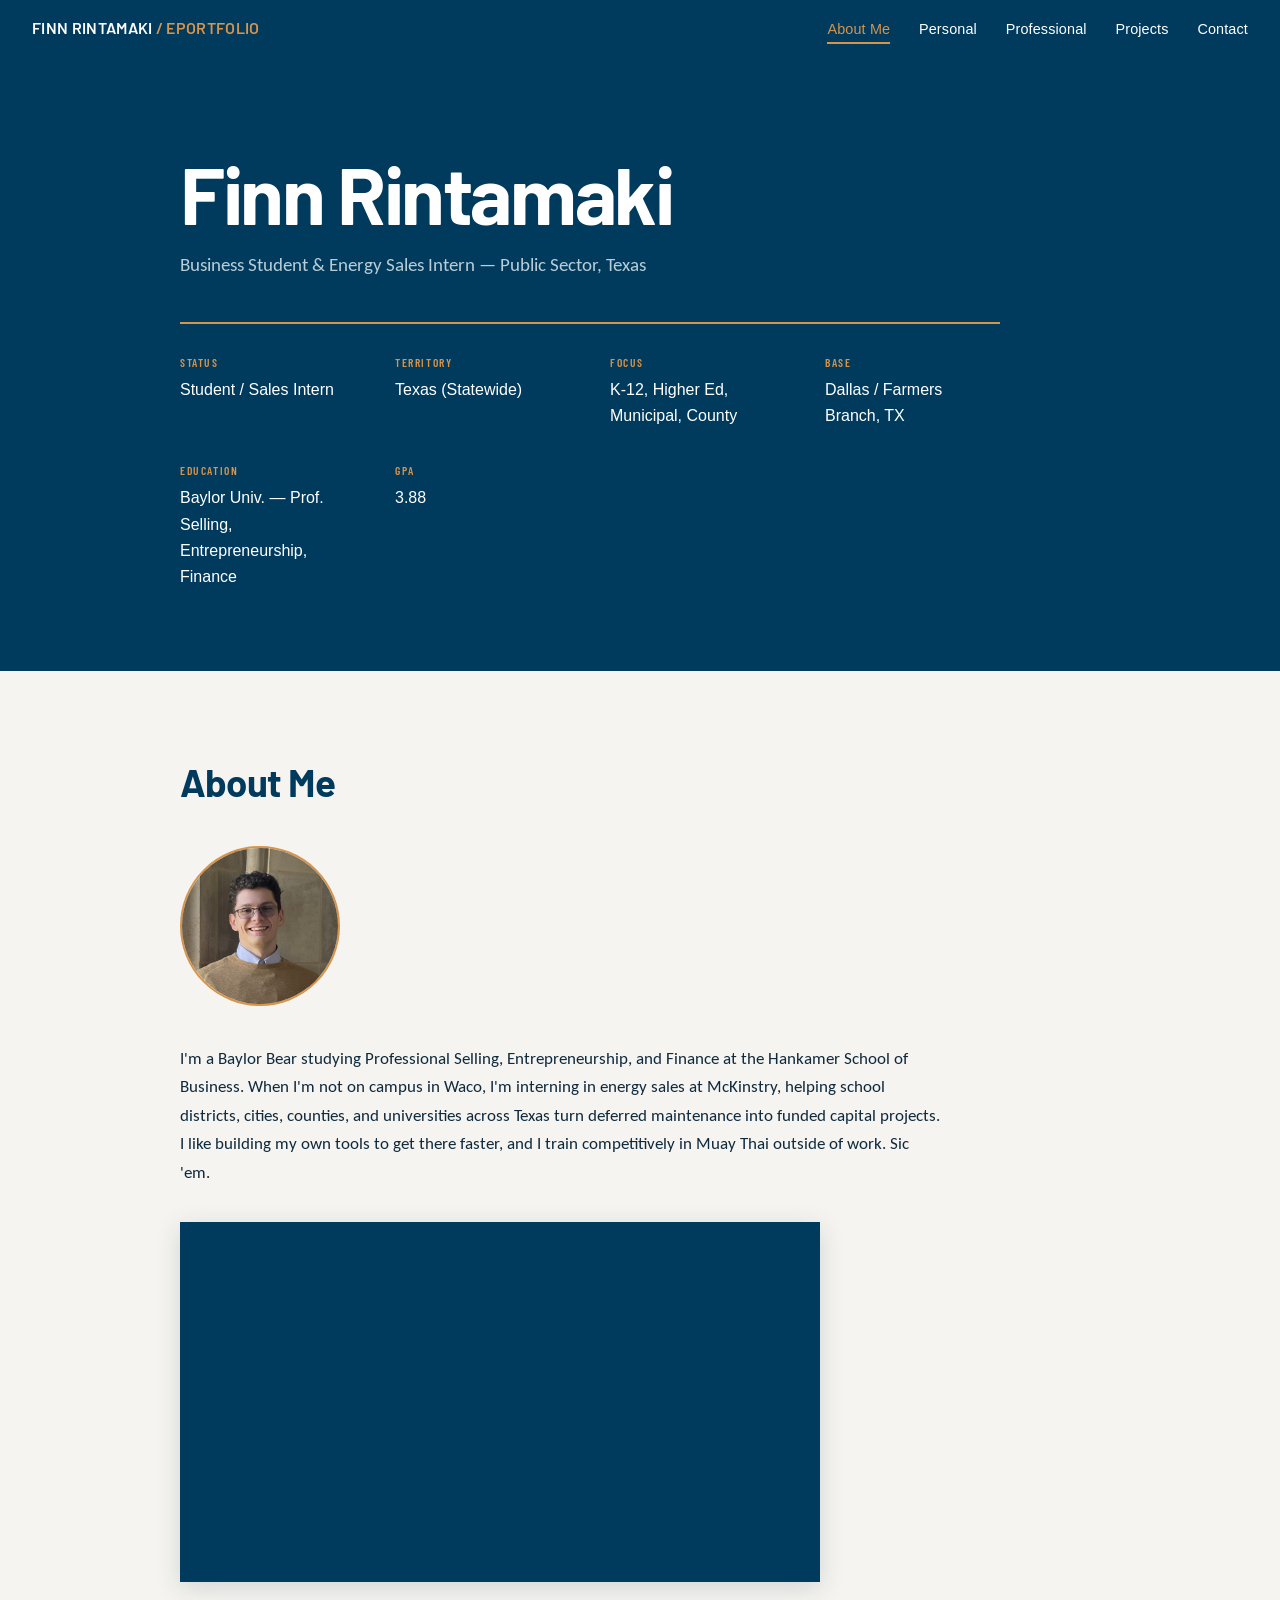
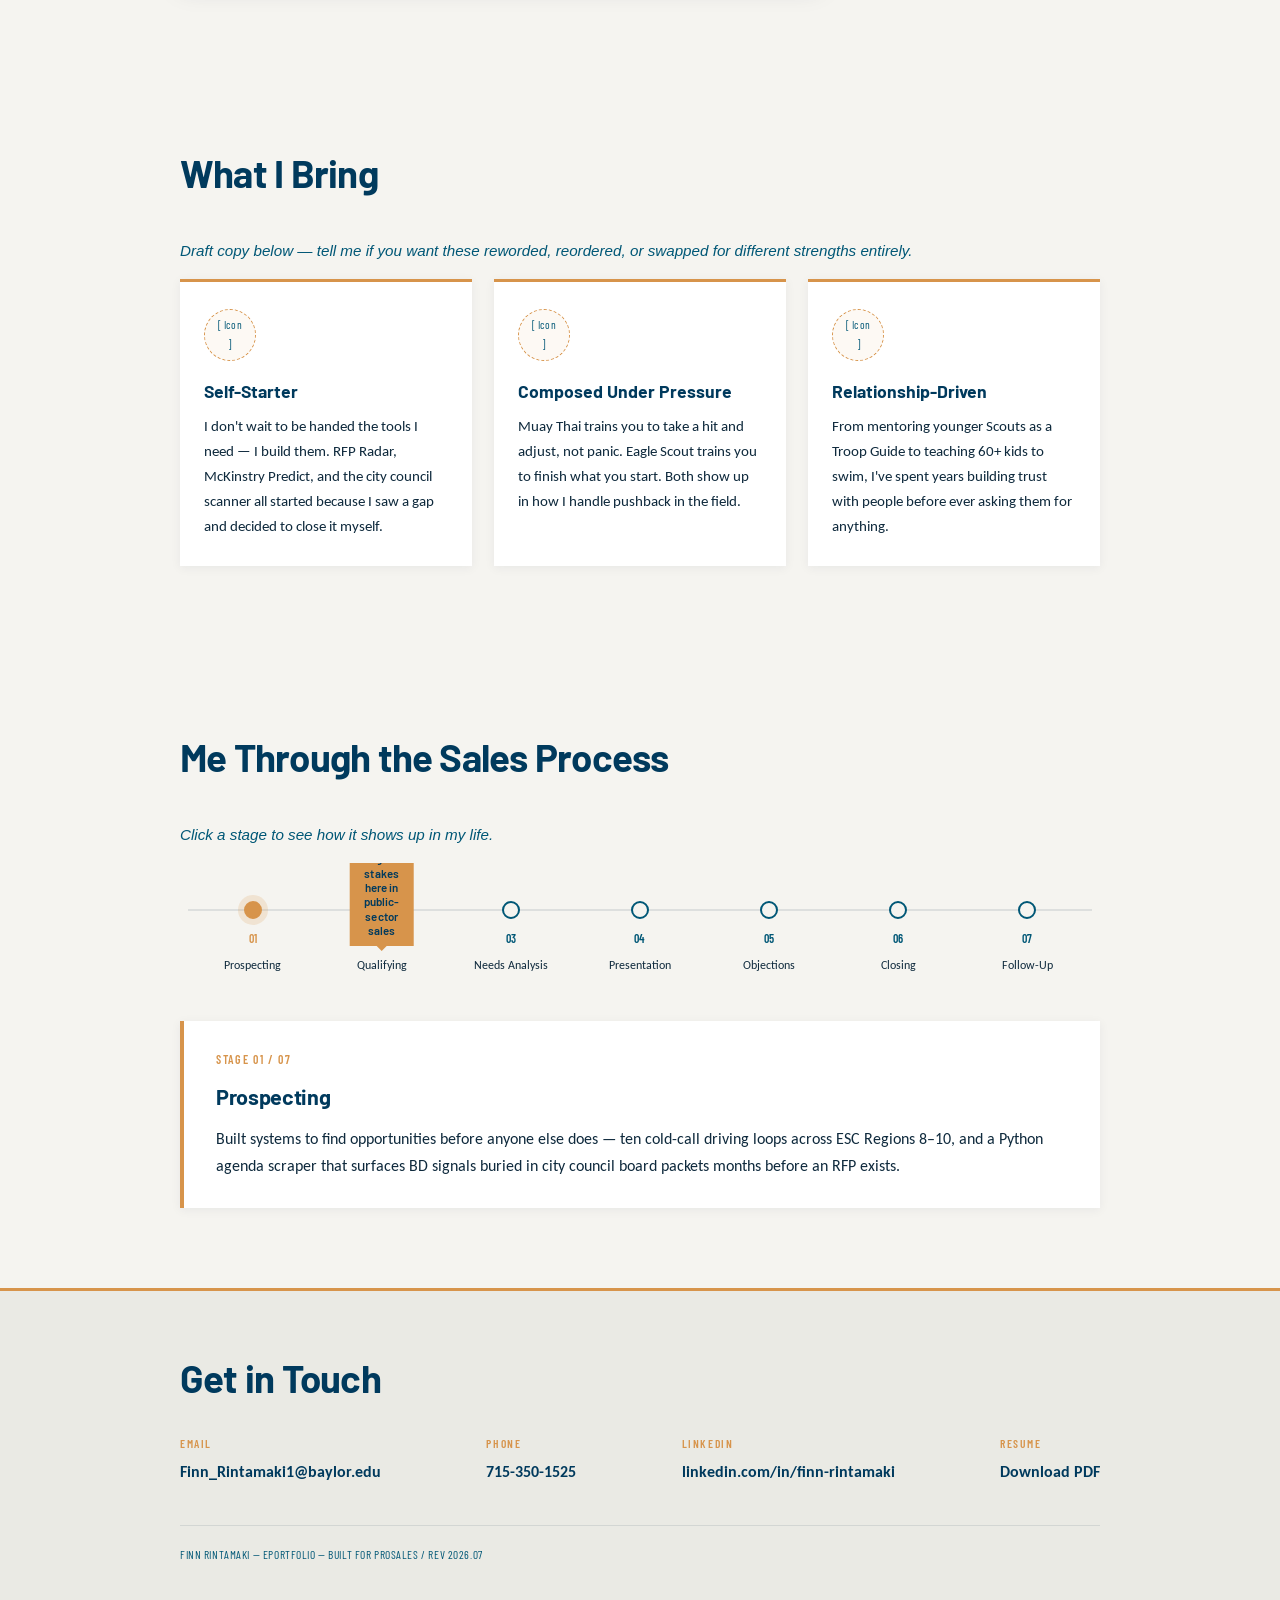
==== commit 24afd166: "Add files via upload" ====
--- a/index.html
+++ b/index.html
@@ -27,9 +27,6 @@
 
   <header class="hero" id="top">
     <div class="hero-frame">
-      <div class="corner tl"></div><div class="corner tr"></div>
-      <div class="corner bl"></div><div class="corner br"></div>
-      <div class="eyebrow">Prosales ePortfolio — Rev. 2026</div>
       <h1>Finn Rintamaki</h1>
       <p class="role">Business Student &amp; Energy Sales Intern — Public Sector, Texas</p>
       <div class="spec-strip">
@@ -63,7 +60,6 @@
 
   <section id="about-me">
     <div class="section-inner">
-      <div class="section-tag">01 — Profile</div>
       <h2 class="section-title">About Me</h2>
       <div class="about-flex reveal">
         <img class="photo-slot headshot" src="headshot.jpg" alt="Finn Rintamaki headshot" style="object-fit:cover; border:2px solid var(--brass); padding:0; background:none;">
@@ -87,7 +83,6 @@
 
   <section id="strengths">
     <div class="section-inner">
-      <div class="section-tag">02 — Strengths</div>
       <h2 class="section-title">What I Bring</h2>
       <p class="journey-hint">Draft copy below — tell me if you want these reworded, reordered, or swapped for different strengths entirely.</p>
       <div class="strength-grid reveal">
@@ -116,7 +111,6 @@
 
   <section id="journey">
     <div class="section-inner">
-      <div class="section-tag">03 — Process</div>
       <h2 class="section-title">Me Through the Sales Process</h2>
       <p class="journey-hint">Click a stage to see how it shows up in my life.</p>
       <div class="route-track reveal" role="list">
@@ -125,7 +119,7 @@
           <span class="stop-year mono">01</span>
           <span class="stop-label">Prospecting</span>
         </button>
-        <button class="route-stop" data-stage="02" data-title="Qualifying" data-desc="Learned to tell a real opportunity from a maybe — researching CO issuance timing, capital allocation, and HVAC condition before committing real time, the same way I sized up a $6M capital project in Grand Prairie against dozens of smaller leads." aria-pressed="false">
+        <button class="route-stop" data-stage="02" data-title="Qualifying" data-desc="Learned to tell a real opportunity from a maybe — researching CO issuance timing, capital allocation, and HVAC condition before committing real time. Sizing up a multi-million-dollar capital project against dozens of smaller leads teaches you fast that not every open door is worth walking through." aria-pressed="false">
           <span class="stage-callout">Higher stakes here in public-sector sales</span>
           <span class="stop-dot"></span>
           <span class="stop-year mono">02</span>
@@ -169,7 +163,6 @@
 
 <footer id="contact">
   <div class="section-inner">
-    <div class="section-tag">Contact</div>
     <h2 class="section-title" style="margin-bottom:1.5rem;">Get in Touch</h2>
   </div>
   <div class="contact-grid reveal">
--- a/styles.css
+++ b/styles.css
@@ -1,12 +1,12 @@
 :root{
   --ink:#003A5D;
   --line:#005776;
-  --paper:#D7D8D6;
+  --paper:#F5F4F0;
+  --paper-alt:#EAEAE4;
   --brass:#D7944B;
   --chalk:#FFFFFF;
-  --dark-text:#003A5D;
-  --line-faint: rgba(255,255,255,0.09);
-  --paper-line-faint: rgba(0,58,93,0.12);
+  --dark-text:#0F2A3D;
+  --paper-line-faint: rgba(15,42,61,0.10);
 }
 *{box-sizing:border-box; margin:0; padding:0;}
 html{scroll-behavior:smooth;}
@@ -14,117 +14,117 @@
   font-family:'Carlito', sans-serif;
   background:var(--paper);
   color:var(--dark-text);
-  line-height:1.6;
-}
-h1,h2,h3{font-family:'Barlow', sans-serif; font-weight:700; letter-spacing:-0.01em;}
+  line-height:1.65;
+}
+h1,h2,h3{font-family:'Barlow', sans-serif; font-weight:700; letter-spacing:-0.015em;}
 .mono{font-family:'Barlow Condensed', sans-serif;}
 
 /* ---------- NAV ---------- */
 nav{
   position:sticky; top:0; z-index:100;
   background:var(--ink);
-  border-bottom:2px solid var(--brass);
   display:flex; align-items:center; justify-content:space-between;
-  padding:0.9rem 2rem;
+  padding:0.95rem 2rem;
   flex-wrap:wrap; gap:0.8rem;
 }
 .nav-brand{
   color:var(--chalk); font-family:'Barlow',sans-serif; font-weight:600;
-  font-size:1.05rem; letter-spacing:0.02em; text-decoration:none;
+  font-size:1rem; letter-spacing:0.02em; text-decoration:none;
 }
 .nav-brand span{color:var(--brass);}
-.nav-links{display:flex; align-items:center; gap:1.6rem; list-style:none; flex-wrap:wrap;}
+.nav-links{display:flex; align-items:center; gap:1.8rem; list-style:none; flex-wrap:wrap;}
 .nav-links a{
-  color:var(--chalk); text-decoration:none; font-size:0.88rem;
-  font-family:'Barlow Condensed',sans-serif; letter-spacing:0.02em;
-  padding:0.4rem 0; border-bottom:1px solid transparent; transition:border-color .2s, color .2s;
+  color:var(--chalk); text-decoration:none; font-size:0.9rem;
+  font-family:'Barlow',sans-serif; font-weight:500; letter-spacing:0.01em;
+  padding:0.35rem 0; border-bottom:2px solid transparent; transition:border-color .2s, color .2s;
 }
 .nav-links a:hover, .nav-links a.active{border-color:var(--brass); color:var(--brass);}
 
 /* ---------- HERO / TITLE BLOCK ---------- */
 .hero{
-  position:relative; overflow:hidden;
   background:var(--ink); color:var(--chalk);
-  padding:5.5rem 2rem 4rem;
-  background-image:
-    linear-gradient(var(--line-faint) 1px, transparent 1px),
-    linear-gradient(90deg, var(--line-faint) 1px, transparent 1px);
-  background-size: 42px 42px;
+  padding:6rem 2rem 5rem;
+  position:relative;
 }
 .hero-frame{
-  max-width:920px; margin:0 auto; position:relative;
-  border:1px solid var(--line); padding:2.6rem 2.4rem;
-}
-.corner{position:absolute; width:16px; height:16px; border-color:var(--brass);}
-.corner.tl{top:-1px; left:-1px; border-top:2px solid var(--brass); border-left:2px solid var(--brass);}
-.corner.tr{top:-1px; right:-1px; border-top:2px solid var(--brass); border-right:2px solid var(--brass);}
-.corner.bl{bottom:-1px; left:-1px; border-bottom:2px solid var(--brass); border-left:2px solid var(--brass);}
-.corner.br{bottom:-1px; right:-1px; border-bottom:2px solid var(--brass); border-right:2px solid var(--brass);}
-.eyebrow{
-  font-family:'Barlow Condensed',sans-serif; font-size:0.78rem; letter-spacing:0.14em;
-  text-transform:uppercase; color:var(--brass); margin-bottom:1rem;
-}
-.hero h1{font-size:clamp(2.4rem, 5vw, 3.6rem); line-height:1.05; margin-bottom:0.6rem;}
-.hero .role{font-size:1.15rem; color:#C9D7DC; margin-bottom:2rem; font-weight:500;}
+  max-width:920px; margin:0 auto;
+}
+.eyebrow{ display:none; }
+.hero h1{font-size:clamp(3rem, 6.5vw, 5rem); line-height:1; margin-bottom:1rem; letter-spacing:-0.03em;}
+.hero .role{
+  font-size:1.2rem; color:#B8CDD6; margin-bottom:2.6rem; font-weight:500;
+  max-width:640px;
+}
 .spec-strip{
-  display:grid; grid-template-columns:repeat(auto-fit,minmax(150px,1fr));
-  gap:1.2rem; border-top:1px solid var(--line); padding-top:1.6rem;
-}
-.spec-item .label{font-family:'Barlow Condensed',sans-serif; font-size:0.7rem; letter-spacing:0.1em; text-transform:uppercase; color:var(--brass); display:block; margin-bottom:0.3rem;}
-.spec-item .value{font-size:0.98rem; color:var(--chalk);}
+  display:grid; grid-template-columns:repeat(auto-fit,minmax(160px,1fr));
+  gap:2rem 2.5rem; border-top:2px solid var(--brass); padding-top:1.8rem; max-width:820px;
+}
+.spec-item .label{
+  font-family:'Barlow Condensed',sans-serif; font-size:0.72rem; letter-spacing:0.14em;
+  text-transform:uppercase; color:var(--brass); display:block; margin-bottom:0.3rem; font-weight:600;
+}
+.spec-item .value{font-size:1rem; color:var(--chalk); font-weight:500;}
+
+/* corner brackets removed — leaving CSS but hidden */
+.corner{display:none;}
 
 /* small page header for non-home pages */
 .page-header{
-  background:var(--ink); color:var(--chalk); padding:3.2rem 2rem 2.2rem;
-  background-image:
-    linear-gradient(var(--line-faint) 1px, transparent 1px),
-    linear-gradient(90deg, var(--line-faint) 1px, transparent 1px);
-  background-size: 42px 42px;
+  background:var(--ink); color:var(--chalk); padding:4rem 2rem 3rem;
 }
 .page-header .section-inner{max-width:920px; margin:0 auto;}
-.page-header .eyebrow{margin-bottom:0.5rem;}
-.page-header h1{font-size:clamp(1.8rem, 4vw, 2.6rem); color:var(--chalk);}
+.page-header .eyebrow{
+  display:block; font-family:'Barlow Condensed',sans-serif; font-size:0.75rem;
+  letter-spacing:0.16em; text-transform:uppercase; color:var(--brass);
+  margin-bottom:0.7rem; font-weight:600;
+}
+.page-header h1{font-size:clamp(2.2rem, 5vw, 3.4rem); color:var(--chalk); letter-spacing:-0.02em;}
 
 /* ---------- SECTIONS ---------- */
-section{padding:4.5rem 2rem;}
+section{padding:5rem 2rem;}
 .section-inner{max-width:920px; margin:0 auto;}
-.section-tag{font-family:'Barlow Condensed',sans-serif; font-size:0.78rem; letter-spacing:0.14em; text-transform:uppercase; color:var(--line); margin-bottom:0.6rem;}
-.section-title{font-size:2rem; margin-bottom:1.6rem; color:var(--ink);}
-
-/* about me - short */
-.about-copy p{font-size:1.05rem; max-width:760px;}
-.about-flex{display:flex; gap:2rem; align-items:flex-start; flex-wrap:wrap;}
+.section-tag{ display:none; }
+.section-title{font-size:2.4rem; margin-bottom:2rem; color:var(--ink); letter-spacing:-0.02em;}
+
+/* about me */
+.about-copy p{font-size:1.08rem; max-width:760px;}
+.about-flex{display:flex; gap:2.4rem; align-items:flex-start; flex-wrap:wrap;}
 .video-frame{
   position:relative; width:100%; max-width:640px; aspect-ratio:16/9;
-  margin-top:2rem; border:2px solid var(--brass); background:var(--ink);
+  margin-top:2.2rem; background:var(--ink);
+  box-shadow:0 6px 24px rgba(15,42,61,0.15);
 }
 .video-frame iframe{position:absolute; top:0; left:0; width:100%; height:100%;}
 
 /* strengths */
-.strength-grid{display:grid; grid-template-columns:repeat(auto-fit,minmax(220px,1fr)); gap:1.4rem; margin-top:0.5rem;}
-.strength-card{border:1px solid var(--paper-line-faint); background:rgba(255,255,255,0.35); padding:1.5rem;}
-.strength-icon{width:56px; height:56px; border-radius:50%; margin-bottom:1rem; font-size:0.6rem;}
-.strength-title{font-family:'Barlow',sans-serif; font-weight:600; font-size:1.05rem; color:var(--ink); margin-bottom:0.5rem;}
-.strength-text{font-size:0.92rem;}
+.strength-grid{display:grid; grid-template-columns:repeat(auto-fit,minmax(230px,1fr)); gap:1.4rem; margin-top:0.5rem;}
+.strength-card{
+  background:var(--chalk); padding:1.7rem 1.5rem;
+  border-top:3px solid var(--brass);
+  box-shadow:0 2px 10px rgba(15,42,61,0.06);
+}
+.strength-icon{width:52px; height:52px; border-radius:50%; margin-bottom:1rem; font-size:0.6rem;}
+.strength-title{font-family:'Barlow',sans-serif; font-weight:700; font-size:1.1rem; color:var(--ink); margin-bottom:0.5rem;}
+.strength-text{font-size:0.95rem;}
 
 /* photo placeholders */
 .photo-slot{
   border:1.5px dashed var(--brass);
-  background:rgba(184,134,59,0.06);
+  background:rgba(215,148,75,0.06);
   display:flex; align-items:center; justify-content:center;
-  font-family:'Barlow Condensed',sans-serif; font-size:0.68rem; letter-spacing:0.03em;
+  font-family:'Barlow Condensed',sans-serif; font-size:0.7rem; letter-spacing:0.03em;
   color:var(--line); text-align:center; padding:0.8rem; flex-shrink:0;
 }
-.photo-slot.headshot{width:150px; height:150px; border-radius:50%;}
-.photo-slot.card-photo{width:100%; height:160px; margin-bottom:1rem;}
+.photo-slot.headshot{width:160px; height:160px; border-radius:50%;}
+.photo-slot.card-photo{width:100%; height:180px; margin-bottom:1.1rem;}
 .dark-band .photo-slot{background:rgba(255,255,255,0.04); color:#C9D7DC;}
 
 .stage-callout{
   position:absolute; top:-58px; left:50%; transform:translateX(-50%);
-  background:var(--brass); color:var(--ink); font-family:'Barlow Condensed',sans-serif;
-  font-size:0.7rem; font-weight:600; padding:0.5rem 0.7rem; white-space:normal;
+  background:var(--brass); color:var(--ink); font-family:'Barlow',sans-serif;
+  font-size:0.72rem; font-weight:600; padding:0.5rem 0.75rem; white-space:normal;
   max-width:150px; text-align:center; line-height:1.25;
-  border-radius:2px; z-index:5; letter-spacing:0.01em;
+  z-index:5; letter-spacing:0.01em;
 }
 .stage-callout::after{
   content:''; position:absolute; top:100%; left:50%; transform:translateX(-50%);
@@ -134,68 +134,77 @@
 /* journey route map */
 .route-track{
   position:relative; display:flex; overflow-x:auto;
-  padding:2.2rem 0.5rem 1rem; margin-bottom:0; gap:0; scrollbar-color:var(--brass) transparent;
+  padding:2.4rem 0.5rem 1.2rem; gap:0; scrollbar-color:var(--brass) transparent;
 }
 .route-track::before{
-  content:''; position:absolute; top:calc(2.2rem + 8px); left:0.5rem; right:0.5rem;
-  height:2px; background:repeating-linear-gradient(90deg, var(--line) 0 8px, transparent 8px 14px);
+  content:''; position:absolute; top:calc(2.4rem + 8px); left:0.5rem; right:0.5rem;
+  height:2px; background:var(--paper-line-faint);
 }
 .route-stop{
   background:none; border:none; cursor:pointer; font:inherit;
-  display:flex; flex-direction:column; align-items:center; gap:0.55rem;
+  display:flex; flex-direction:column; align-items:center; gap:0.6rem;
   position:relative; z-index:1; padding:0 0.9rem; flex:1 0 110px; min-width:110px;
 }
 .stop-dot{
-  width:16px; height:16px; border-radius:50%; background:var(--paper);
+  width:18px; height:18px; border-radius:50%; background:var(--paper);
   border:2px solid var(--line); transition:all .2s;
 }
 .route-stop:hover .stop-dot{border-color:var(--brass);}
-.route-stop.active .stop-dot{background:var(--brass); border-color:var(--brass); box-shadow:0 0 0 5px rgba(184,134,59,0.18);}
-.stop-year{font-family:'Barlow Condensed',sans-serif; font-size:0.72rem; color:var(--line); transition:color .2s;}
-.route-stop.active .stop-year{color:var(--brass); font-weight:600;}
-.stop-label{font-size:0.72rem; color:var(--dark-text); text-align:center; line-height:1.2; max-width:120px;}
+.route-stop.active .stop-dot{background:var(--brass); border-color:var(--brass); box-shadow:0 0 0 6px rgba(215,148,75,0.18);}
+.stop-year{font-family:'Barlow Condensed',sans-serif; font-size:0.75rem; color:var(--line); transition:color .2s; font-weight:600;}
+.route-stop.active .stop-year{color:var(--brass);}
+.stop-label{font-size:0.78rem; color:var(--dark-text); text-align:center; line-height:1.2; max-width:120px; font-weight:500;}
 .route-readout{
-  border:1px solid var(--paper-line-faint); background:rgba(255,255,255,0.4);
-  padding:1.7rem 1.9rem; margin-top:1.6rem; min-height:150px;
-}
-.readout-label{font-family:'Barlow Condensed',sans-serif; font-size:0.72rem; letter-spacing:0.08em; text-transform:uppercase; color:var(--brass); display:block; margin-bottom:0.5rem;}
-.readout-title{font-family:'Barlow',sans-serif; font-weight:600; font-size:1.25rem; margin-bottom:0.6rem; color:var(--ink);}
-.readout-desc{font-size:0.98rem;}
-.journey-hint{font-family:'Barlow Condensed',sans-serif; font-size:0.78rem; color:var(--line); margin-bottom:0.5rem;}
+  background:var(--chalk); border-left:4px solid var(--brass);
+  padding:1.8rem 2rem; margin-top:1.8rem; min-height:150px;
+  box-shadow:0 2px 10px rgba(15,42,61,0.06);
+}
+.readout-label{font-family:'Barlow Condensed',sans-serif; font-size:0.75rem; letter-spacing:0.14em; text-transform:uppercase; color:var(--brass); display:block; margin-bottom:0.6rem; font-weight:600;}
+.readout-title{font-family:'Barlow',sans-serif; font-weight:700; font-size:1.35rem; margin-bottom:0.7rem; color:var(--ink);}
+.readout-desc{font-size:1rem;}
+.journey-hint{font-size:0.95rem; color:var(--line); margin-bottom:1rem; font-style:italic;}
 
 /* cards */
-.card-list{display:flex; flex-direction:column; gap:1.1rem;}
+.card-list{display:flex; flex-direction:column; gap:1.3rem;}
 .card{
-  border:1px solid var(--paper-line-faint); background:rgba(255,255,255,0.35);
-  padding:1.5rem 1.6rem; position:relative;
-}
-.card:hover{border-color:var(--brass);}
-.card-head{display:flex; justify-content:space-between; align-items:baseline; gap:1rem; margin-bottom:0.5rem; flex-wrap:wrap;}
-.card-code{font-family:'Barlow Condensed',sans-serif; font-size:0.75rem; color:var(--brass); letter-spacing:0.05em;}
-.card-title{font-family:'Barlow',sans-serif; font-weight:600; font-size:1.12rem; color:var(--ink);}
-.card-tags{display:flex; gap:0.5rem; flex-wrap:wrap; margin-top:0.8rem;}
-.tag{font-family:'Barlow Condensed',sans-serif; font-size:0.68rem; letter-spacing:0.04em; text-transform:uppercase; color:var(--ink); border:1px solid var(--line); padding:0.2rem 0.5rem;}
-
-/* dark band sections (Personal) */
+  background:var(--chalk); padding:1.7rem 1.8rem; position:relative;
+  box-shadow:0 2px 10px rgba(15,42,61,0.06);
+  border-top:3px solid transparent;
+  transition:border-color .2s, transform .2s;
+}
+.card:hover{border-top-color:var(--brass);}
+.card-head{margin-bottom:0.7rem;}
+.card-title{font-family:'Barlow',sans-serif; font-weight:700; font-size:1.2rem; color:var(--ink); letter-spacing:-0.01em;}
+.card-tags{display:flex; gap:0.5rem; flex-wrap:wrap; margin-top:1rem;}
+.tag{
+  font-family:'Barlow Condensed',sans-serif; font-size:0.72rem; letter-spacing:0.04em;
+  text-transform:uppercase; color:var(--line); background:var(--paper-alt);
+  padding:0.25rem 0.6rem; font-weight:600;
+}
+
+/* dark band sections */
 .dark-band{background:var(--ink); color:var(--chalk);}
-.dark-band .section-tag{color:var(--brass);}
 .dark-band .section-title{color:var(--chalk);}
-.dark-band .card{border-color:rgba(220,232,236,0.15); background:rgba(255,255,255,0.03);}
+.dark-band .card{background:rgba(255,255,255,0.04); box-shadow:none;}
 .dark-band .card-title{color:var(--chalk);}
-.dark-band .card p{color:#C9D7DC;}
-.dark-band .tag{border-color:var(--line); color:#C9D7DC;}
+.dark-band .card p{color:#D6E1E8;}
+.dark-band .tag{background:rgba(255,255,255,0.08); color:#D6E1E8;}
 
 /* contact / footer */
-footer{background:var(--paper); border-top:2px solid var(--brass); padding:3.5rem 2rem 2.5rem;}
+footer{background:var(--paper-alt); border-top:3px solid var(--brass); padding:3.5rem 2rem 2.5rem;}
 .contact-grid{display:flex; flex-wrap:wrap; gap:2rem; justify-content:space-between; max-width:920px; margin:0 auto;}
-.contact-item .label{font-family:'Barlow Condensed',sans-serif; font-size:0.72rem; letter-spacing:0.08em; text-transform:uppercase; color:var(--brass); display:block; margin-bottom:0.3rem;}
+.contact-item .label{font-family:'Barlow Condensed',sans-serif; font-size:0.72rem; letter-spacing:0.14em; text-transform:uppercase; color:var(--brass); display:block; margin-bottom:0.35rem; font-weight:600;}
 .contact-item a{color:var(--ink); text-decoration:none; font-weight:600;}
 .contact-item a:hover{color:var(--brass);}
-.footer-note{max-width:920px; margin:2.5rem auto 0; font-family:'Barlow Condensed',sans-serif; font-size:0.72rem; color:var(--line); border-top:1px solid var(--paper-line-faint); padding-top:1.2rem;}
-
-.chart-block{margin:1.8rem 0 2.4rem; border:1px solid var(--paper-line-faint); background:rgba(255,255,255,0.35); padding:1.6rem 1.6rem 1rem;}
-.chart-title{font-family:'Barlow',sans-serif; font-weight:600; font-size:1rem; color:var(--ink); margin-bottom:0.2rem;}
-.chart-caption{font-family:'Barlow Condensed',sans-serif; font-size:0.75rem; color:var(--line); letter-spacing:0.02em; margin-bottom:0.8rem;}
+.footer-note{max-width:920px; margin:2.5rem auto 0; font-family:'Barlow Condensed',sans-serif; font-size:0.72rem; color:var(--line); border-top:1px solid var(--paper-line-faint); padding-top:1.2rem; letter-spacing:0.05em;}
+
+.chart-block{
+  margin:1.8rem 0 2.4rem; background:var(--chalk); padding:1.8rem;
+  box-shadow:0 2px 10px rgba(15,42,61,0.06);
+  border-top:3px solid var(--brass);
+}
+.chart-title{font-family:'Barlow',sans-serif; font-weight:700; font-size:1.1rem; color:var(--ink); margin-bottom:0.25rem;}
+.chart-caption{font-size:0.85rem; color:var(--line); margin-bottom:1rem; font-style:italic;}
 .chart-block svg{width:100%; height:auto; display:block;}
 
 a.skip{position:absolute; left:-9999px;}
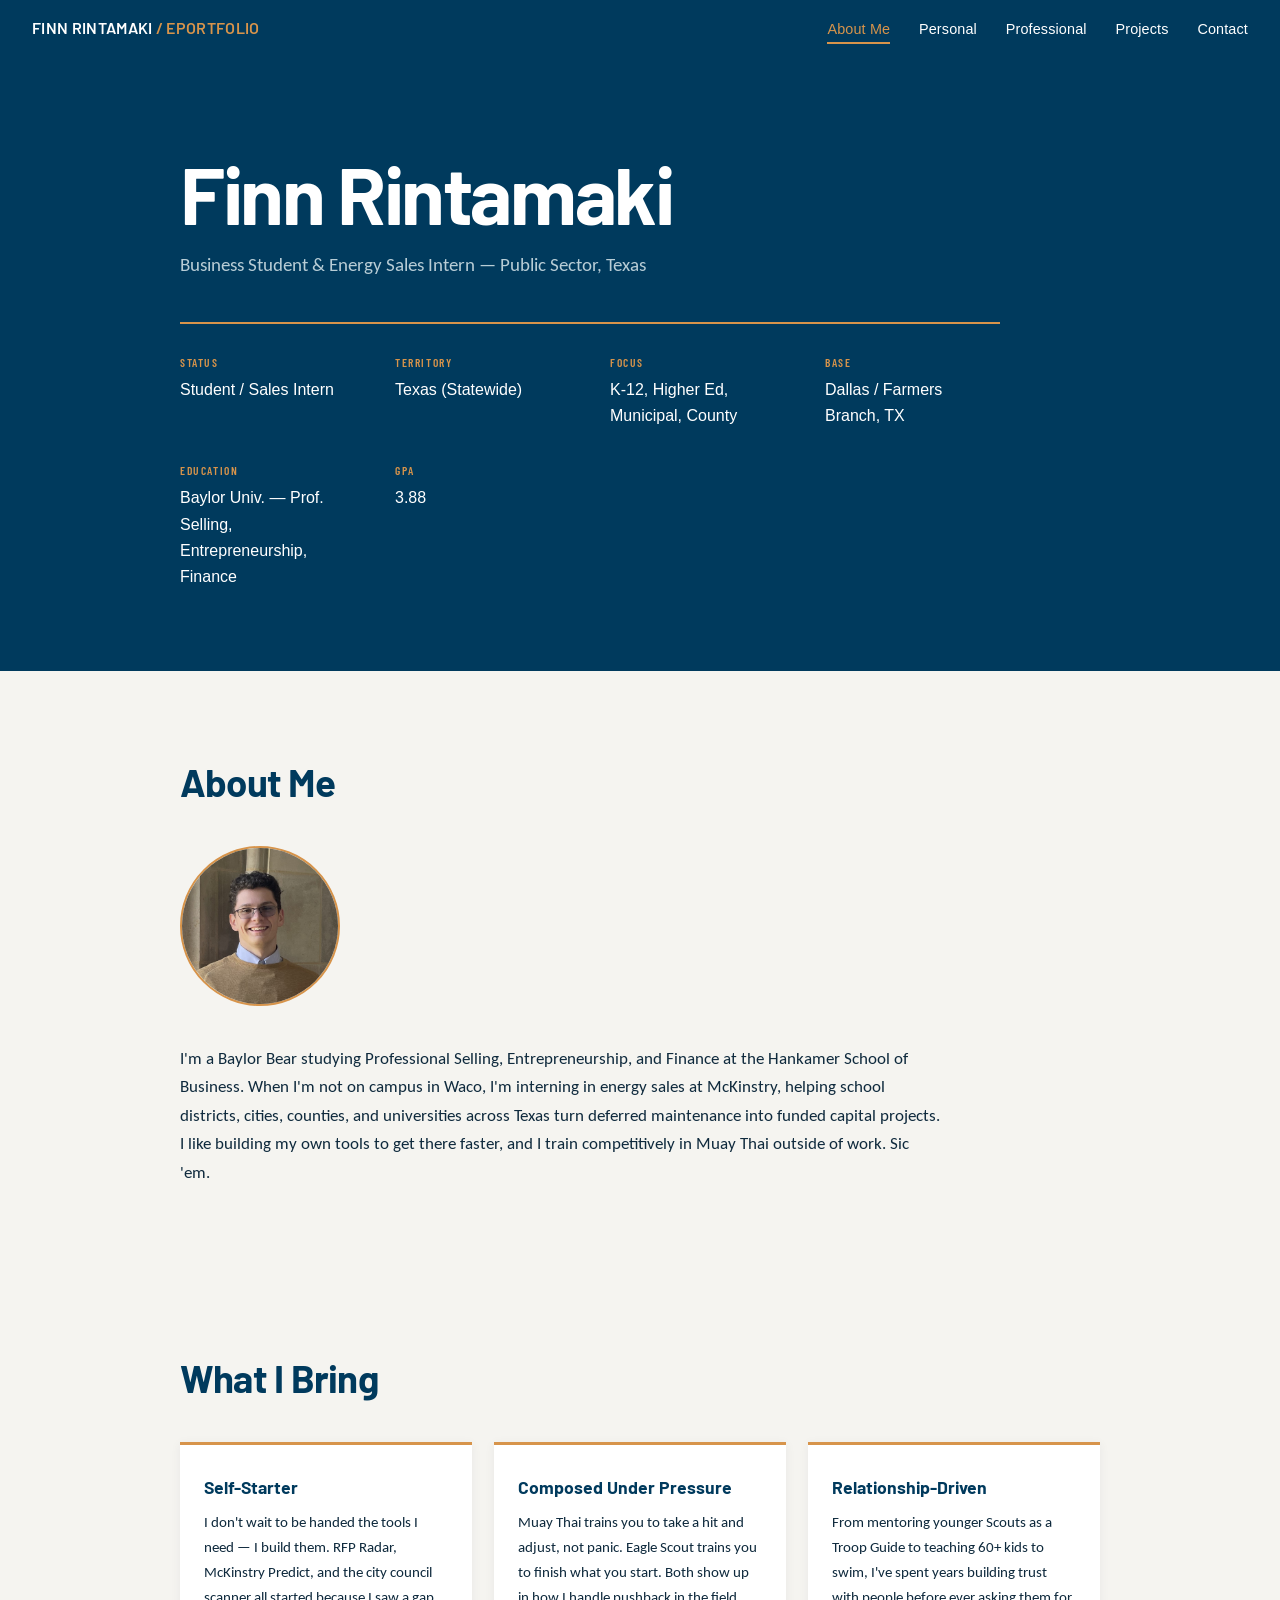
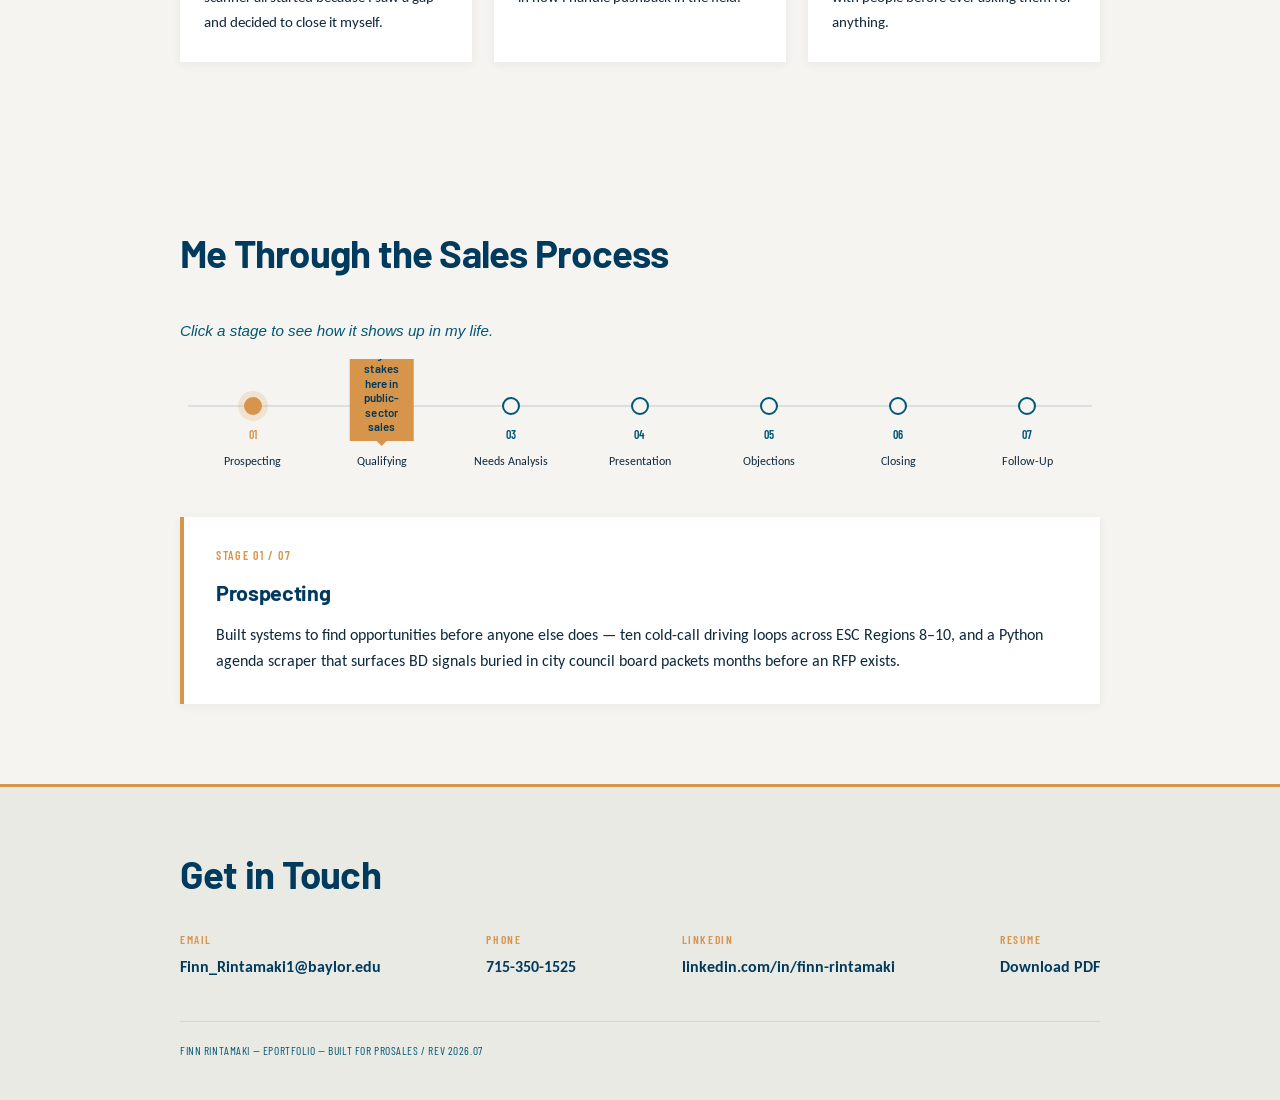
==== commit 81f17713: "Add files via upload" ====
--- a/index.html
+++ b/index.html
@@ -68,39 +68,37 @@
         </div>
       </div>
 
-      <!-- VIDEO SLOT: once you have your YouTube "Unlisted" link, replace VIDEO_ID_HERE below with the ID from the URL (youtube.com/watch?v=THIS_PART) -->
+      <!-- To add your intro video: unhide the block below and replace YOUR_VIDEO_ID with your YouTube "Unlisted" video ID -->
+      <!--
       <div class="video-frame">
         <iframe
-          src="https://www.youtube.com/embed/VIDEO_ID_HERE"
+          src="https://www.youtube.com/embed/YOUR_VIDEO_ID"
           title="Finn Rintamaki — 60 Second Intro"
           frameborder="0"
           allow="accelerometer; autoplay; clipboard-write; encrypted-media; gyroscope; picture-in-picture"
           allowfullscreen>
         </iframe>
       </div>
+      -->
     </div>
   </section>
 
   <section id="strengths">
     <div class="section-inner">
       <h2 class="section-title">What I Bring</h2>
-      <p class="journey-hint">Draft copy below — tell me if you want these reworded, reordered, or swapped for different strengths entirely.</p>
       <div class="strength-grid reveal">
 
         <div class="strength-card">
-          <div class="photo-slot strength-icon">[ Icon ]</div>
           <div class="strength-title">Self-Starter</div>
           <p class="strength-text">I don't wait to be handed the tools I need — I build them. RFP Radar, McKinstry Predict, and the city council scanner all started because I saw a gap and decided to close it myself.</p>
         </div>
 
         <div class="strength-card">
-          <div class="photo-slot strength-icon">[ Icon ]</div>
           <div class="strength-title">Composed Under Pressure</div>
           <p class="strength-text">Muay Thai trains you to take a hit and adjust, not panic. Eagle Scout trains you to finish what you start. Both show up in how I handle pushback in the field.</p>
         </div>
 
         <div class="strength-card">
-          <div class="photo-slot strength-icon">[ Icon ]</div>
           <div class="strength-title">Relationship-Driven</div>
           <p class="strength-text">From mentoring younger Scouts as a Troop Guide to teaching 60+ kids to swim, I've spent years building trust with people before ever asking them for anything.</p>
         </div>
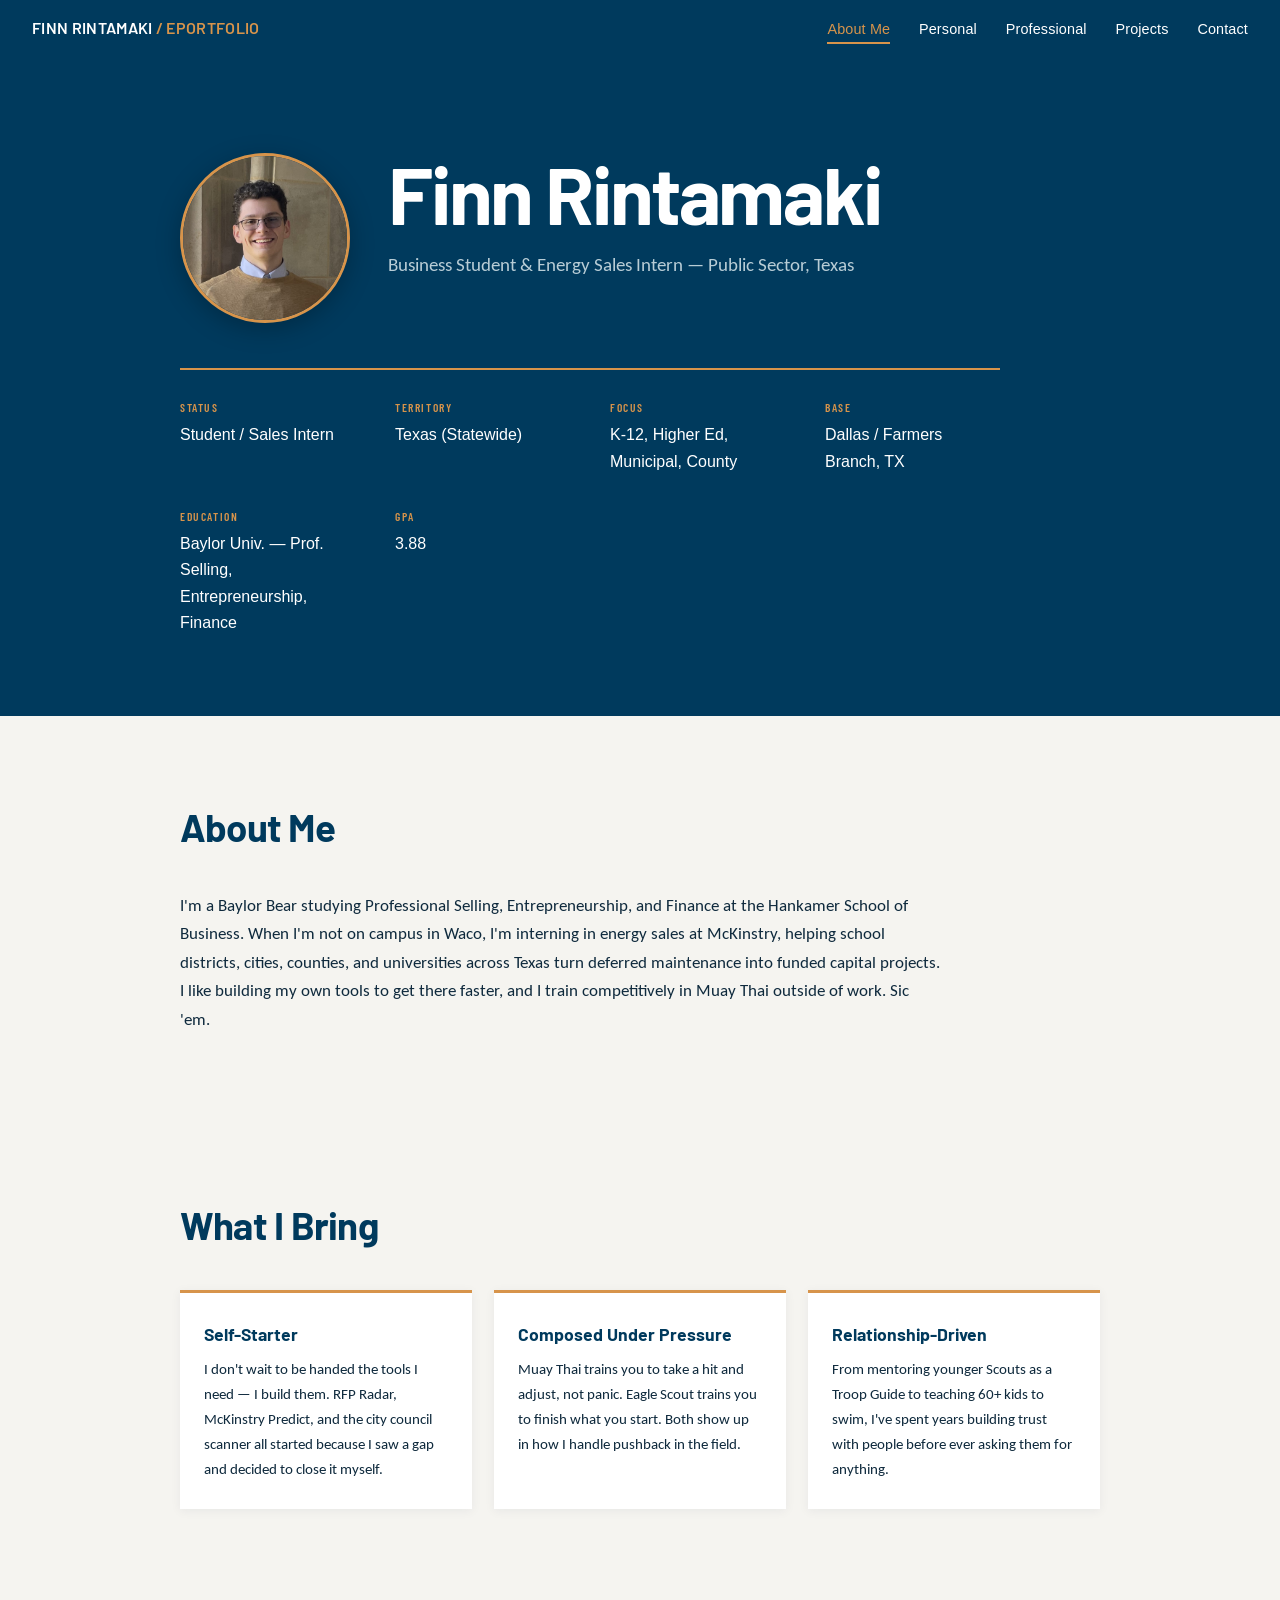
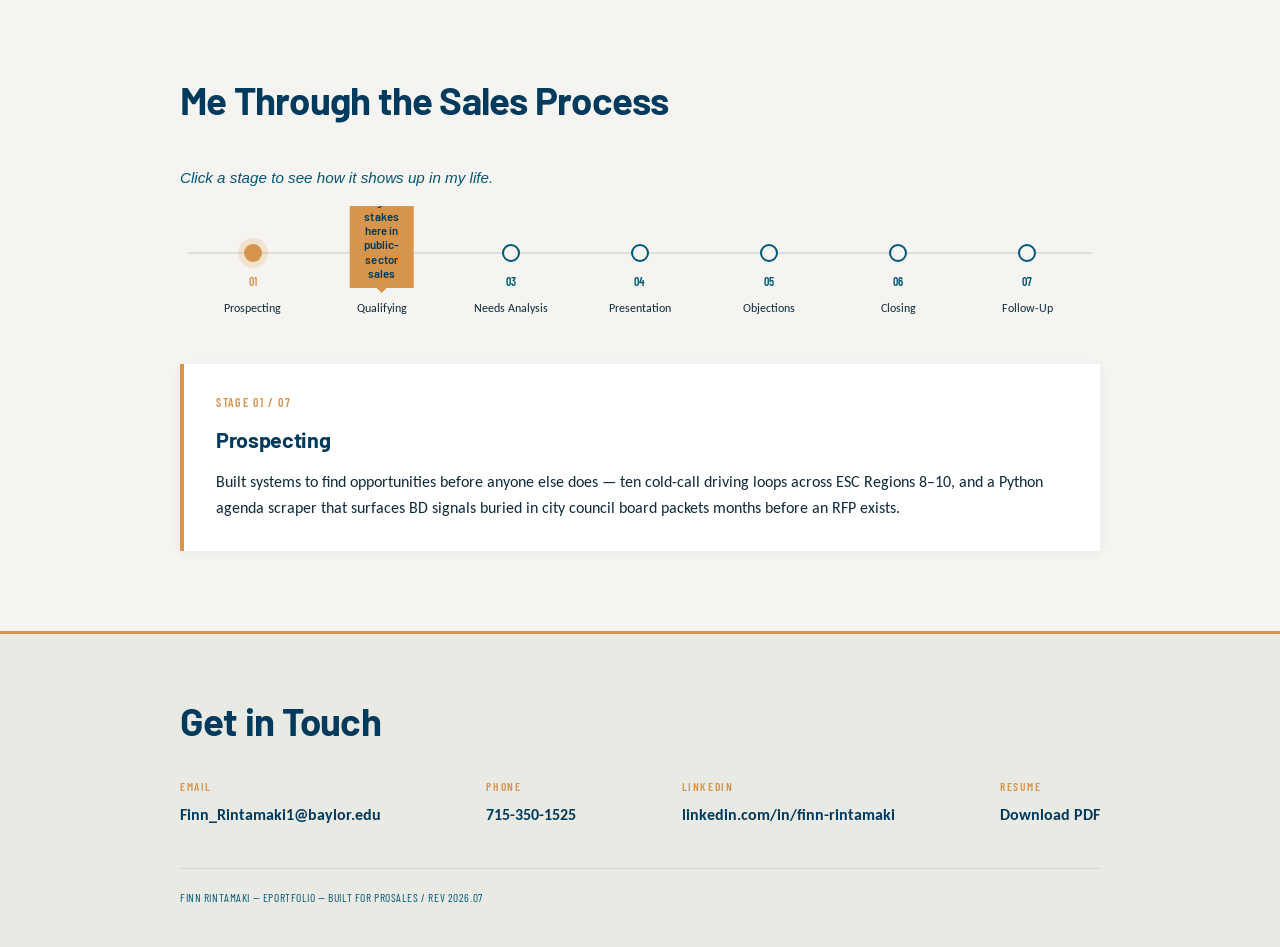
==== commit fb899e70: "Add files via upload" ====
--- a/index.html
+++ b/index.html
@@ -27,8 +27,13 @@
 
   <header class="hero" id="top">
     <div class="hero-frame">
-      <h1>Finn Rintamaki</h1>
-      <p class="role">Business Student &amp; Energy Sales Intern — Public Sector, Texas</p>
+      <div class="hero-top">
+        <img class="hero-headshot" src="headshot.jpg" alt="Finn Rintamaki headshot">
+        <div class="hero-intro">
+          <h1>Finn Rintamaki</h1>
+          <p class="role">Business Student &amp; Energy Sales Intern — Public Sector, Texas</p>
+        </div>
+      </div>
       <div class="spec-strip">
         <div class="spec-item">
           <span class="label">Status</span>
@@ -62,7 +67,6 @@
     <div class="section-inner">
       <h2 class="section-title">About Me</h2>
       <div class="about-flex reveal">
-        <img class="photo-slot headshot" src="headshot.jpg" alt="Finn Rintamaki headshot" style="object-fit:cover; border:2px solid var(--brass); padding:0; background:none;">
         <div class="about-copy">
           <p>I'm a Baylor Bear studying Professional Selling, Entrepreneurship, and Finance at the Hankamer School of Business. When I'm not on campus in Waco, I'm interning in energy sales at McKinstry, helping school districts, cities, counties, and universities across Texas turn deferred maintenance into funded capital projects. I like building my own tools to get there faster, and I train competitively in Muay Thai outside of work. Sic 'em.</p>
         </div>
--- a/styles.css
+++ b/styles.css
@@ -49,6 +49,18 @@
 .hero-frame{
   max-width:920px; margin:0 auto;
 }
+.hero-top{
+  display:flex; align-items:center; gap:2.4rem; flex-wrap:wrap;
+  margin-bottom:2.8rem;
+}
+.hero-headshot{
+  width:170px; height:170px; border-radius:50%; object-fit:cover;
+  border:3px solid var(--brass); flex-shrink:0;
+  box-shadow:0 6px 24px rgba(0,0,0,0.25);
+}
+.hero-intro{flex:1; min-width:280px;}
+.hero-intro h1{margin-bottom:0.8rem;}
+.hero-intro .role{margin-bottom:0;}
 .eyebrow{ display:none; }
 .hero h1{font-size:clamp(3rem, 6.5vw, 5rem); line-height:1; margin-bottom:1rem; letter-spacing:-0.03em;}
 .hero .role{
